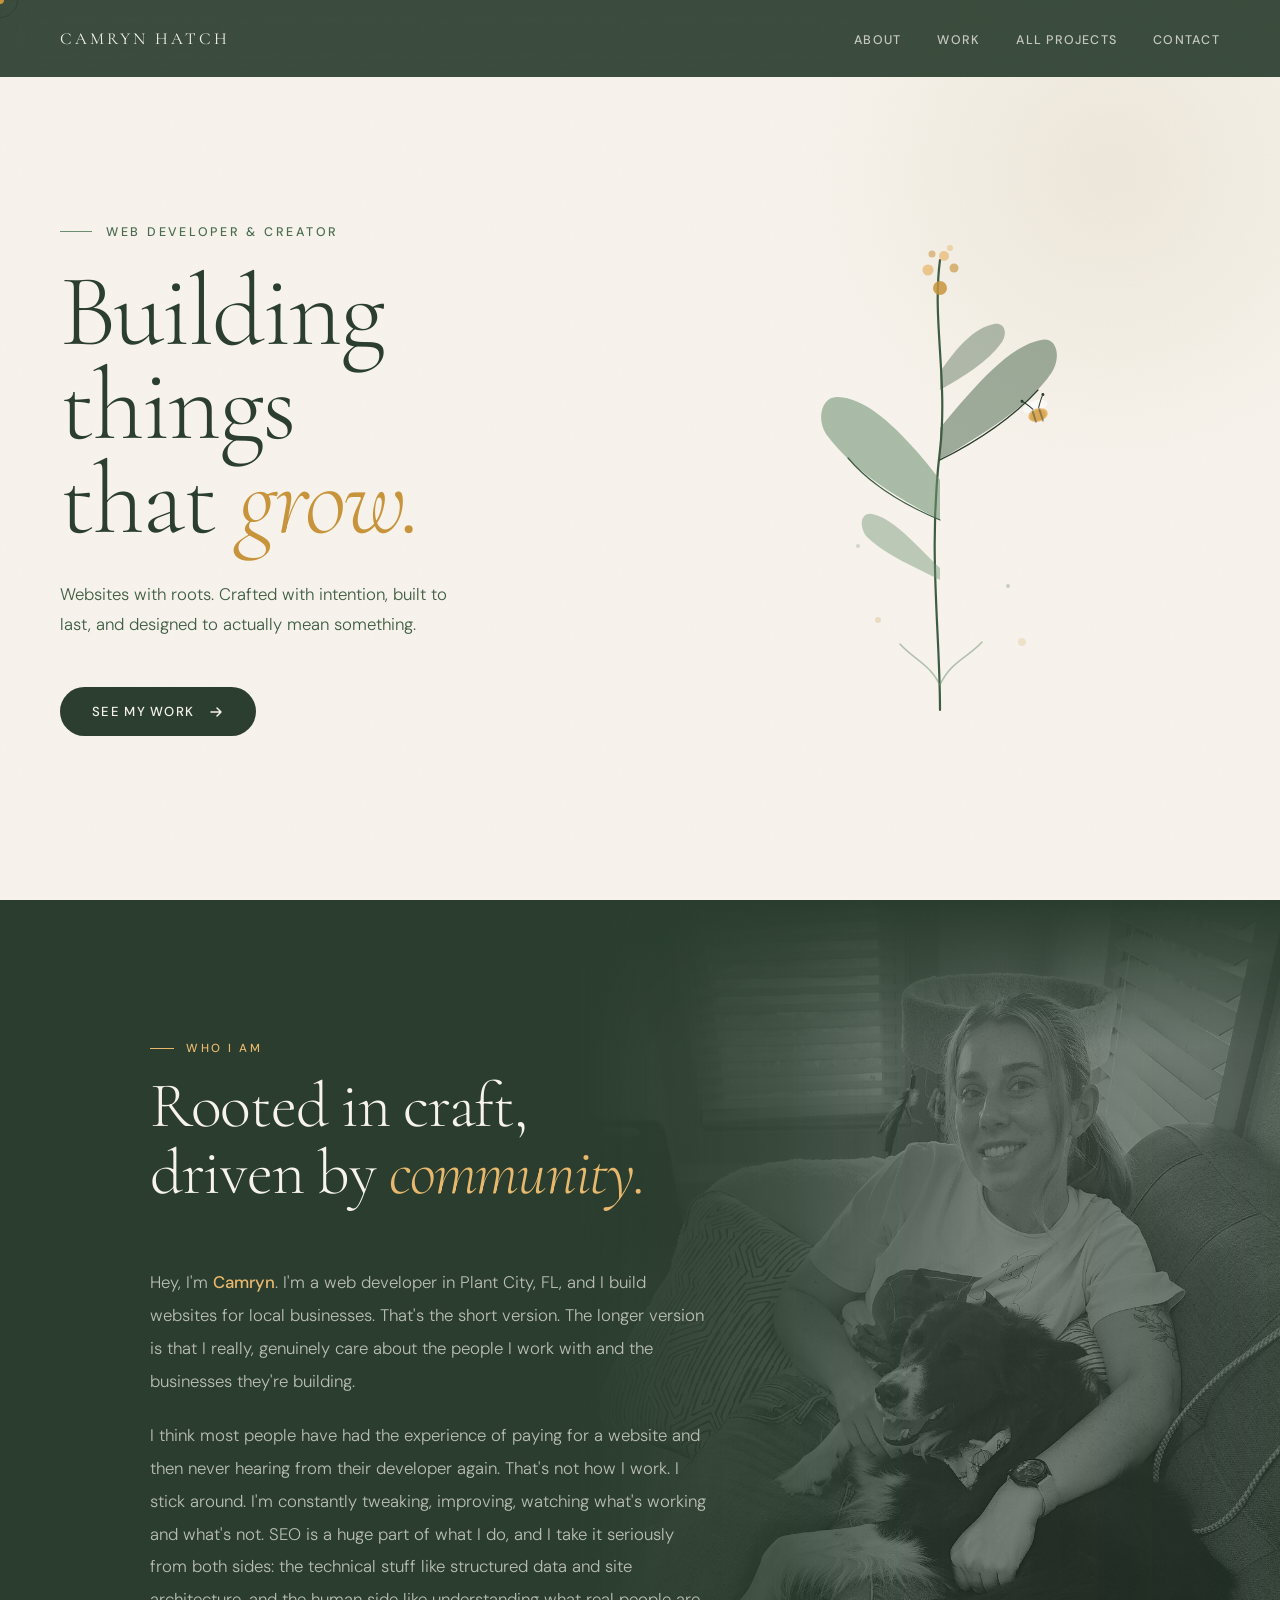
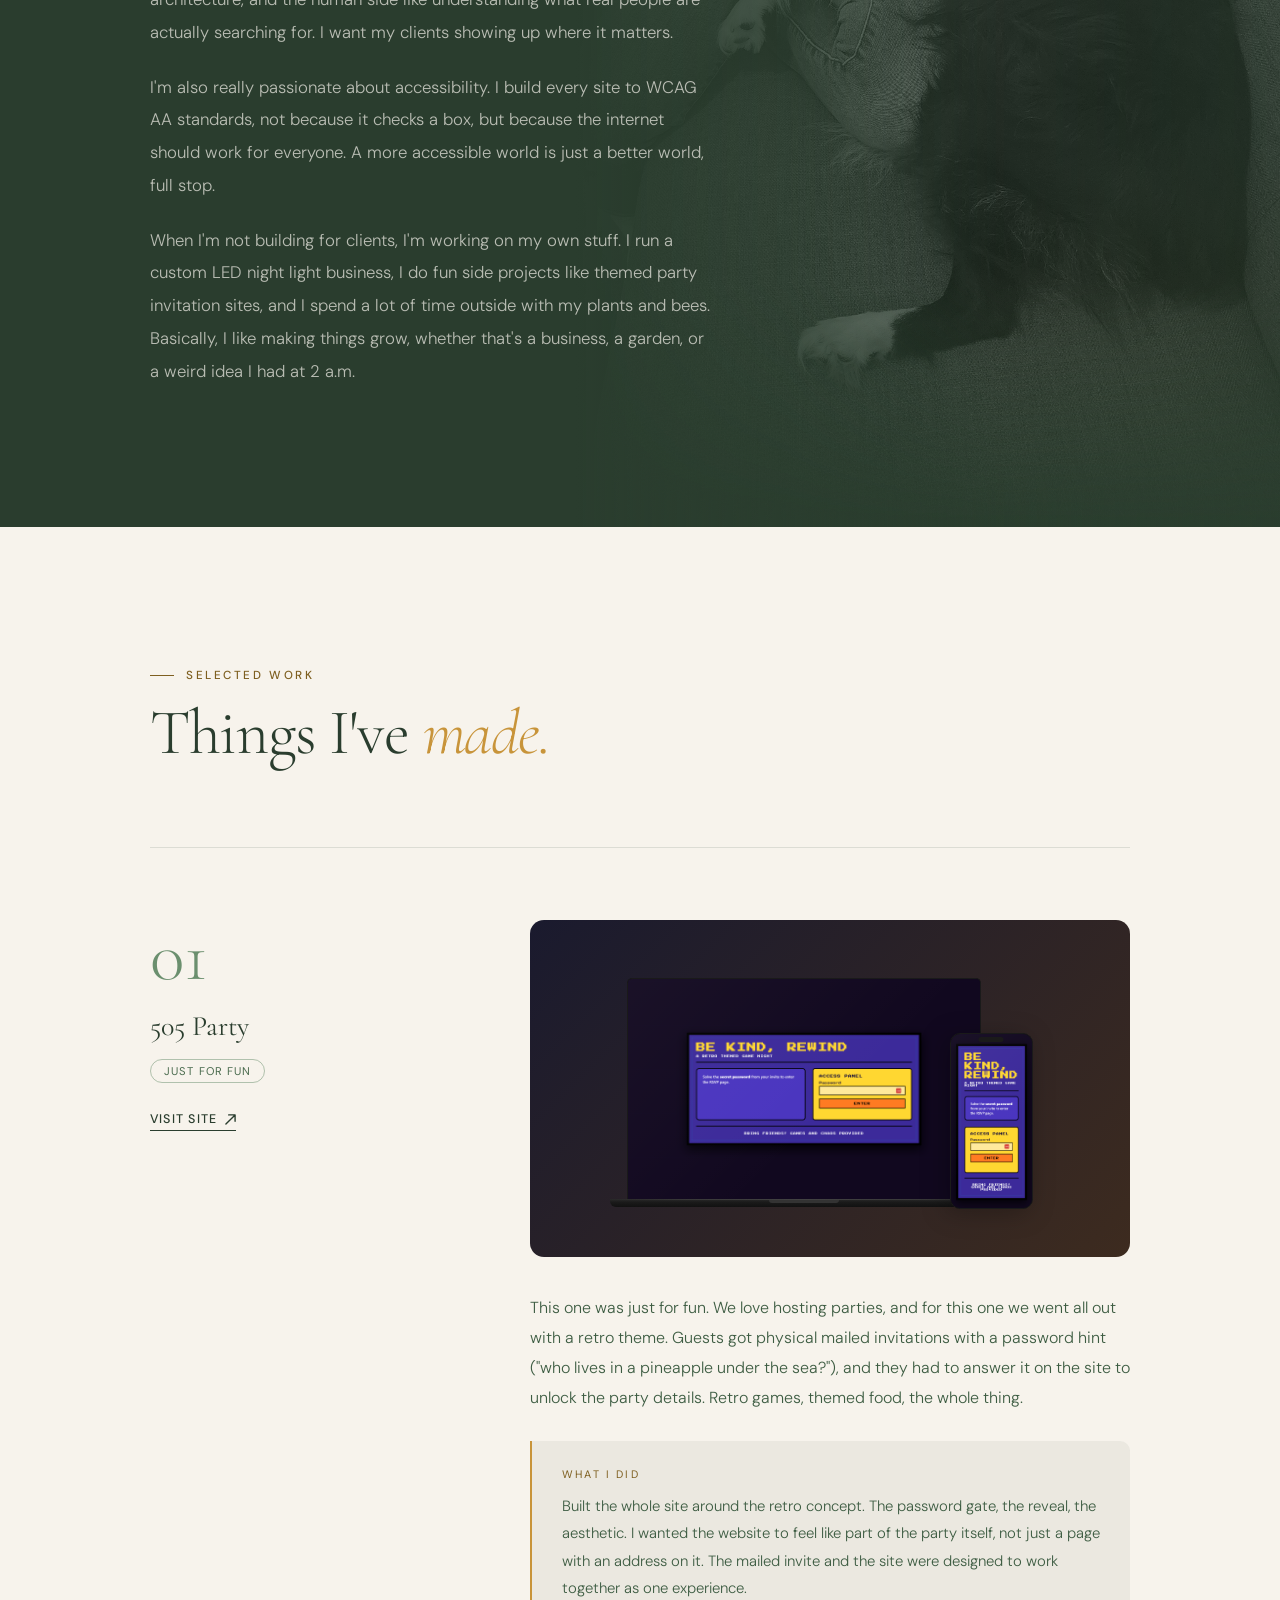
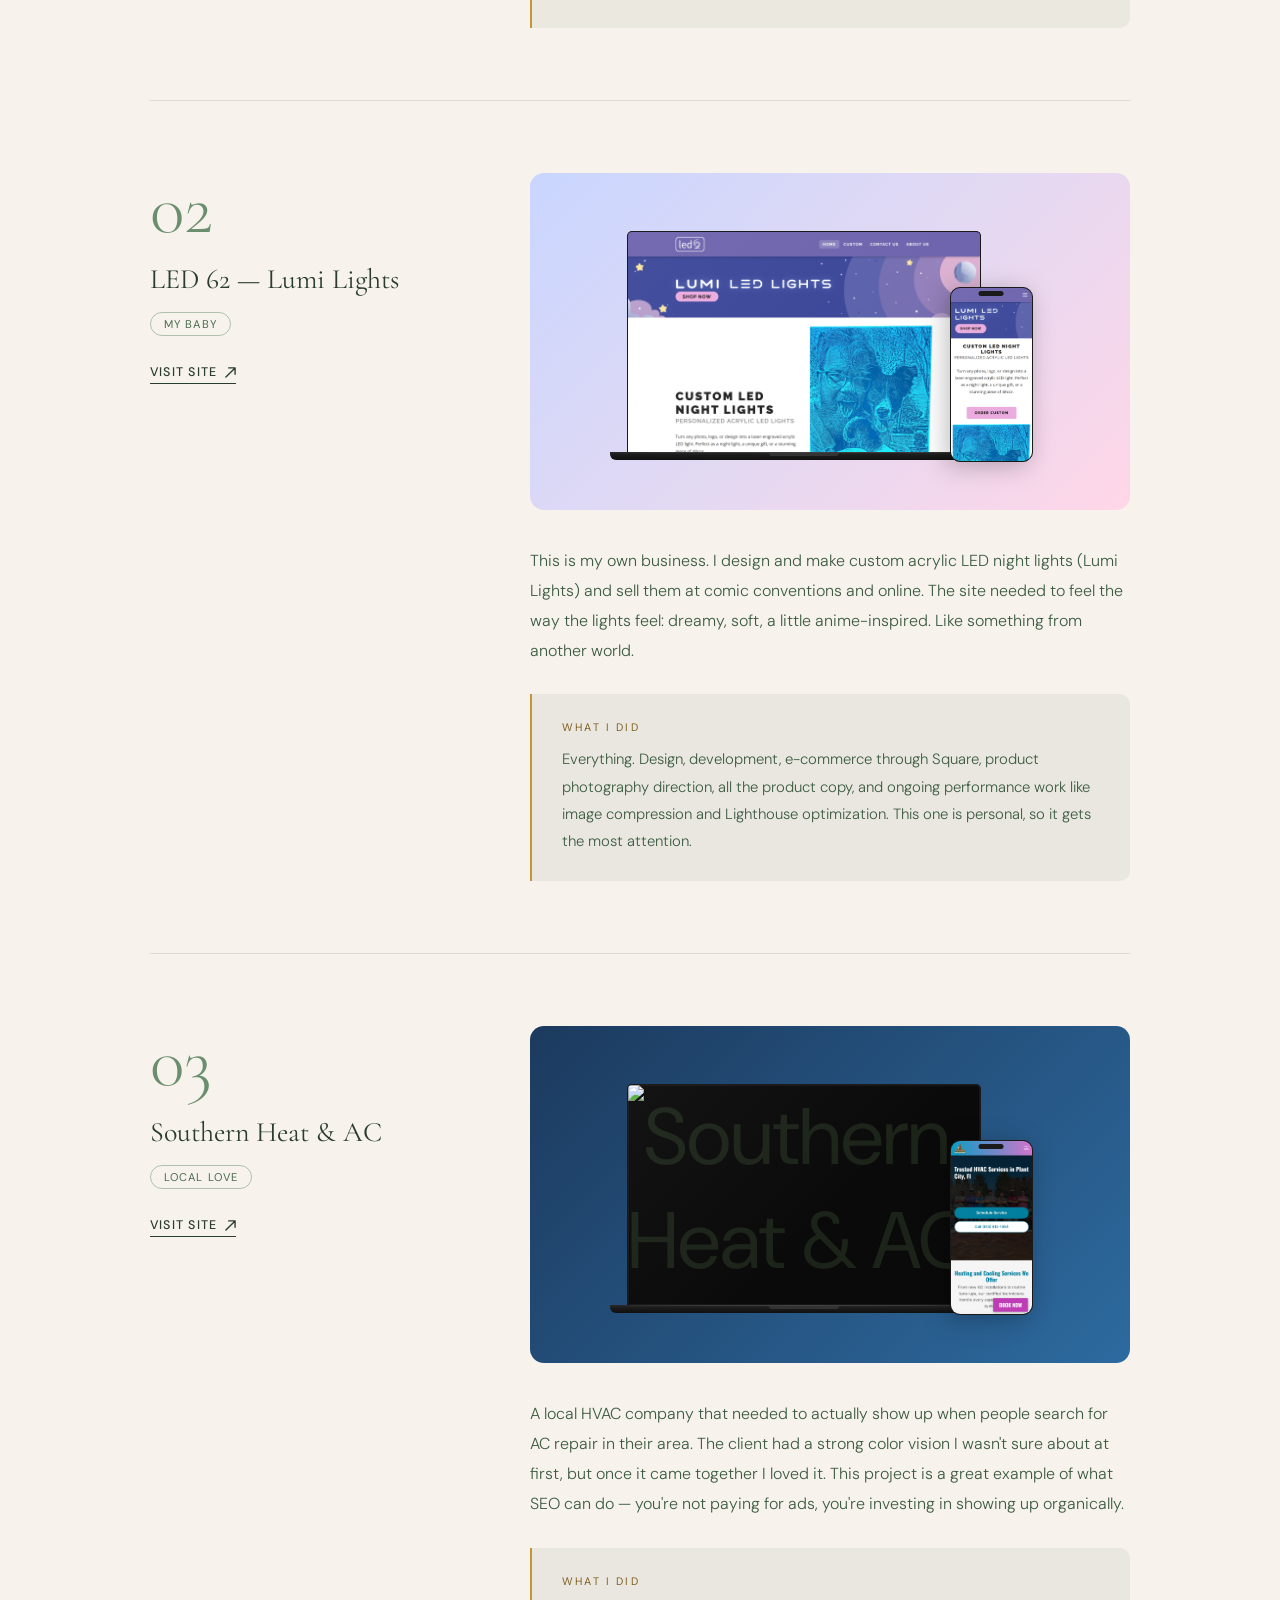
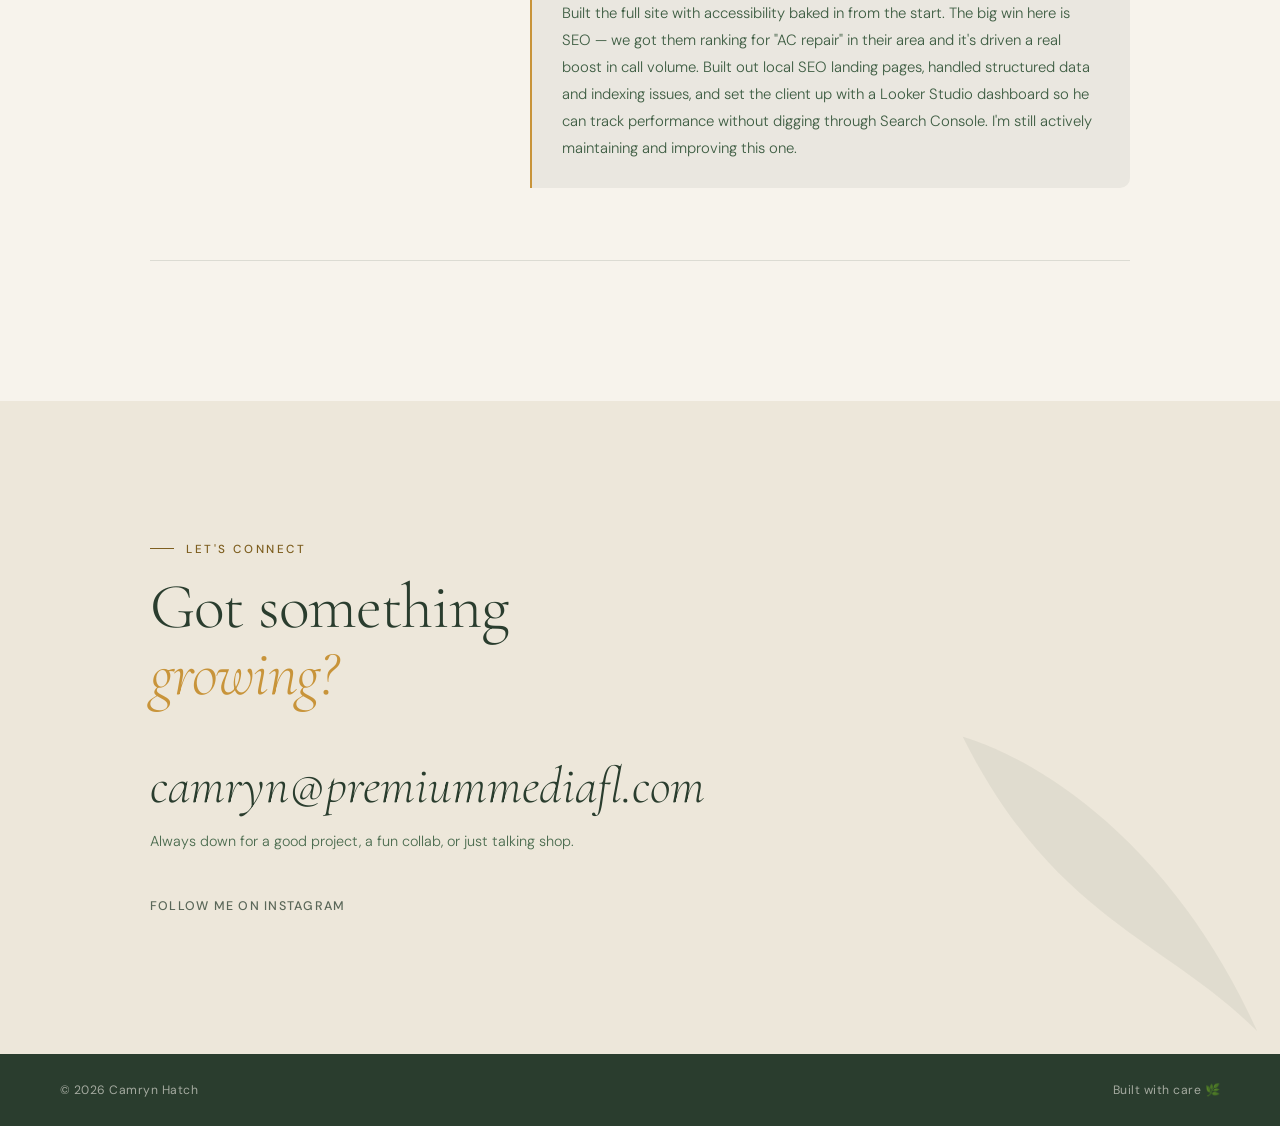
==== index.html @ 8586c79a "initial commit" ====
<!DOCTYPE html>
<html lang="en">
<head>
<meta charset="UTF-8">
<meta name="viewport" content="width=device-width, initial-scale=1.0">
<title>Camryn Hatch — Web Developer</title>
<link href="https://fonts.googleapis.com/css2?family=Cormorant+Garamond:ital,wght@0,300;0,400;0,600;1,300;1,400&family=DM+Sans:ital,wght@0,300;0,400;0,500;1,300&display=swap" rel="stylesheet">
<link rel="stylesheet" href="style.css">
</head>
<body>

<div class="cursor-dot" id="cursorDot"></div>
<div class="cursor-ring" id="cursorRing"></div>

<a href="#hero" class="skip-nav">Skip to content</a>

<!-- NAV -->
<nav id="mainNav">
  <a href="#" class="nav-logo">Camryn Hatch</a>
  <button class="nav-toggle" id="navToggle" aria-label="Toggle menu" aria-expanded="false">
    <svg class="nav-toggle-icon" viewBox="0 0 32 32" fill="none" xmlns="http://www.w3.org/2000/svg">
      <!-- Stem -->
      <line class="toggle-stem" x1="16" y1="6" x2="16" y2="26" stroke="currentColor" stroke-width="2" stroke-linecap="round"/>
      <!-- Left leaf -->
      <path class="toggle-leaf toggle-leaf--left" d="M16 13 C12 9 6 9 6 13 C6 17 12 17 16 13Z" fill="currentColor" opacity="0.7"/>
      <!-- Right leaf -->
      <path class="toggle-leaf toggle-leaf--right" d="M16 21 C20 17 26 17 26 21 C26 25 20 25 16 21Z" fill="currentColor" opacity="0.7"/>
    </svg>
  </button>
  <ul class="nav-links" id="navLinks">
    <li><a href="#about">About</a></li>
    <li><a href="#projects">Work</a></li>
    <li><a href="work.html">All projects</a></li>
    <li><a href="#contact">Contact</a></li>
  </ul>
</nav>

<!-- HERO -->
<section id="hero">
  <div class="hero-bg-circle"></div>
  <div class="hero-left">
    <p class="hero-greeting">Web Developer &amp; Creator</p>
    <h1 class="hero-name">Building things<br>that <em>grow.</em></h1>
    <p class="hero-tagline">
      Websites with roots. Crafted with intention, built to last, and designed to actually mean something.
    </p>
    <a href="#projects" class="hero-cta">
      See my work
      <svg width="16" height="16" viewBox="0 0 16 16" fill="none">
        <path d="M3 8h10M9 4l4 4-4 4" stroke="currentColor" stroke-width="1.5" stroke-linecap="round" stroke-linejoin="round"/>
      </svg>
    </a>
  </div>

  <div class="hero-right">
    <svg class="botanical-art" viewBox="0 0 420 500" fill="none" xmlns="http://www.w3.org/2000/svg">
      <path d="M210 480 C210 400 198 320 210 220 C218 150 202 90 210 30" stroke="#3D5C42" stroke-width="2.2" stroke-linecap="round"/>
      <path d="M210 290 C168 268 126 244 96 204 C86 188 92 166 108 167 C140 168 176 206 210 250" fill="#6B8F6E" opacity="0.55"/>
      <path d="M210 290 C172 274 140 254 118 228" stroke="#3D5C42" stroke-width="1.2" stroke-linecap="round"/>
      <path d="M210 230 C252 204 298 178 322 142 C332 126 326 106 311 110 C280 116 248 152 210 198" fill="#3D5C42" opacity="0.48"/>
      <path d="M210 230 C250 210 284 186 308 160" stroke="#2A3D2E" stroke-width="1.2" stroke-linecap="round"/>
      <path d="M210 350 C184 336 156 326 136 306 C128 294 132 282 142 284 C164 288 186 316 210 338" fill="#6B8F6E" opacity="0.42"/>
      <path d="M210 160 C234 146 258 132 272 112 C278 102 274 92 264 94 C244 98 226 118 210 142" fill="#3D5C42" opacity="0.38"/>
      <circle cx="210" cy="58" r="7" fill="#C8943A" opacity="0.85"/>
      <circle cx="198" cy="40" r="5.5" fill="#E8B86D" opacity="0.75"/>
      <circle cx="224" cy="38" r="4.5" fill="#C8943A" opacity="0.65"/>
      <circle cx="214" cy="26" r="5" fill="#E8B86D" opacity="0.7"/>
      <circle cx="202" cy="24" r="3.5" fill="#C8943A" opacity="0.55"/>
      <circle cx="220" cy="18" r="3" fill="#E8B86D" opacity="0.5"/>
      <g transform="translate(308,185) rotate(-18)">
        <ellipse cx="0" cy="0" rx="10" ry="6.5" fill="#E8B86D"/>
        <path d="M-6 -3 Q0 -7 6 -3 Q10 0 6 4 Q0 7 -6 4 Q-10 1 -6 -3Z" fill="#C8943A" opacity="0.45"/>
        <line x1="-4" y1="-6" x2="-4" y2="6" stroke="#2A3D2E" stroke-width="1.8" stroke-linecap="round" opacity="0.45"/>
        <line x1="3" y1="-6" x2="3" y2="7" stroke="#2A3D2E" stroke-width="1.8" stroke-linecap="round" opacity="0.45"/>
        <ellipse cx="-5" cy="-10" rx="8" ry="4.5" fill="white" opacity="0.55" transform="rotate(-18 -5 -10)"/>
        <ellipse cx="5" cy="-10" rx="8" ry="4.5" fill="white" opacity="0.55" transform="rotate(18 5 -10)"/>
        <path d="M-3 -7 Q-8 -15 -11 -18" stroke="#2A3D2E" stroke-width="1" stroke-linecap="round"/>
        <path d="M3 -7 Q8 -15 11 -18" stroke="#2A3D2E" stroke-width="1" stroke-linecap="round"/>
        <circle cx="-11" cy="-18" r="1.5" fill="#2A3D2E"/>
        <circle cx="11" cy="-18" r="1.5" fill="#2A3D2E"/>
      </g>
      <path d="M210 455 C200 434 182 428 170 414" stroke="#6B8F6E" stroke-width="1.5" stroke-linecap="round" opacity="0.5"/>
      <path d="M210 455 C220 432 240 426 252 412" stroke="#6B8F6E" stroke-width="1.5" stroke-linecap="round" opacity="0.5"/>
      <circle cx="148" cy="390" r="3" fill="#C8943A" opacity="0.25"/>
      <circle cx="278" cy="356" r="2" fill="#6B8F6E" opacity="0.35"/>
      <circle cx="292" cy="412" r="4" fill="#C8943A" opacity="0.18"/>
      <circle cx="128" cy="316" r="2" fill="#6B8F6E" opacity="0.28"/>
    </svg>
  </div>
</section>

<!-- ABOUT -->
<section id="about">
  <div class="section-wrap">
    <div class="reveal">
      <p class="eyebrow">Who I am</p>
      <h2 class="section-heading">Rooted in craft,<br>driven by <em>community.</em></h2>
    </div>
    <div class="about-grid">
      <div class="about-body reveal reveal-d1">
        <p>
          Hey, I'm <strong>Camryn</strong>. I'm a web developer in Plant City, FL, and I build websites for local businesses. That's the short version. The longer version is that I really, genuinely care about the people I work with and the businesses they're building.
        </p>
        <p>
          I think most people have had the experience of paying for a website and then never hearing from their developer again. That's not how I work. I stick around. I'm constantly tweaking, improving, watching what's working and what's not. SEO is a huge part of what I do, and I take it seriously from both sides: the technical stuff like structured data and site architecture, and the human side like understanding what real people are actually searching for. I want my clients showing up where it matters.
        </p>
        <p>
          I'm also really passionate about accessibility. I build every site to WCAG AA standards, not because it checks a box, but because the internet should work for everyone. A more accessible world is just a better world, full stop.
        </p>
        <p>
          When I'm not building for clients, I'm working on my own stuff. I run a custom LED night light business, I do fun side projects like themed party invitation sites, and I spend a lot of time outside with my plants and bees. Basically, I like making things grow, whether that's a business, a garden, or a weird idea I had at 2 a.m.
        </p>
      </div>
    </div>
  </div>
  <div class="about-portrait-bg">
    <img src="assets/camryn.jpg" alt="" aria-hidden="true" loading="lazy">
  </div>
</section>

<!-- PROJECTS -->
<section id="projects">
  <div class="section-wrap">
    <div class="projects-header reveal">
      <p class="eyebrow">Selected work</p>
      <h2 class="section-heading">Things I've <em>made.</em></h2>
    </div>

    <!-- PROJECT 1: 505 Party -->
    <div class="project-entry reveal">
      <div class="project-meta">
        <div class="project-number">01</div>
        <div class="project-name">505 Party</div>
        <div class="project-tags">
          <span class="project-tag">Just for fun</span>
        </div>
        <a href="https://505party.com/" target="_blank" class="project-link-btn">
          Visit site
          <svg width="11" height="11" viewBox="0 0 12 12" fill="none"><path d="M1 11L11 1M11 1H4M11 1V8" stroke="currentColor" stroke-width="1.5" stroke-linecap="round" stroke-linejoin="round"/></svg>
        </a>
      </div>
      <div class="project-content">
        <a href="https://505party.com/" target="_blank" aria-label="Visit 505 Party website" class="project-visual" style="background: linear-gradient(135deg, #1a1a2e 0%, #3d2b1f 100%);">
          <div class="project-visual-inner">
            <div class="device-mockup-group device-mockup-group--wide">
              <div class="device-laptop">
                <div class="laptop-screen">
                  <img src="assets/screenshots/505-pc.png" alt="505 Party desktop view" loading="lazy">
                </div>
                <div class="laptop-base"></div>
              </div>
              <div class="device-phone">
                <div class="phone-notch"></div>
                <div class="phone-screen">
                  <img src="assets/screenshots/505-phone.png" alt="505 Party mobile view" loading="lazy">
                </div>
              </div>
            </div>
          </div>
        </a>
        <p class="project-description">
          This one was just for fun. We love hosting parties, and for this one we went all out with a retro theme. Guests got physical mailed invitations with a password hint ("who lives in a pineapple under the sea?"), and they had to answer it on the site to unlock the party details. Retro games, themed food, the whole thing.
        </p>
        <div class="project-breakdown">
          <div class="breakdown-title">What I did</div>
          <div class="breakdown-text">
            Built the whole site around the retro concept. The password gate, the reveal, the aesthetic. I wanted the website to feel like part of the party itself, not just a page with an address on it. The mailed invite and the site were designed to work together as one experience.
          </div>
        </div>
      </div>
    </div>

    <!-- PROJECT 2: LED 62 -->
    <div class="project-entry reveal">
      <div class="project-meta">
        <div class="project-number">02</div>
        <div class="project-name">LED 62 — Lumi Lights</div>
        <div class="project-tags">
          <span class="project-tag">My baby</span>
        </div>
        <a href="https://led62.com/" target="_blank" class="project-link-btn">
          Visit site
          <svg width="11" height="11" viewBox="0 0 12 12" fill="none"><path d="M1 11L11 1M11 1H4M11 1V8" stroke="currentColor" stroke-width="1.5" stroke-linecap="round" stroke-linejoin="round"/></svg>
        </a>
      </div>
      <div class="project-content">
        <a href="https://led62.com/" target="_blank" aria-label="Visit LED 62 website" class="project-visual" style="background: linear-gradient(135deg, #c9d6ff 0%, #e2d9f3 50%, #ffd6e7 100%);">
          <div class="project-visual-inner">
            <div class="device-mockup-group device-mockup-group--wide">
              <div class="device-laptop">
                <div class="laptop-screen">
                  <img src="assets/screenshots/led62-pc.png" alt="LED 62 desktop view" loading="lazy">
                </div>
                <div class="laptop-base"></div>
              </div>
              <div class="device-phone">
                <div class="phone-notch"></div>
                <div class="phone-screen">
                  <img src="assets/screenshots/led62-phone.png" alt="LED 62 mobile view" loading="lazy">
                </div>
              </div>
            </div>
          </div>
        </a>
        <p class="project-description">
          This is my own business. I design and make custom acrylic LED night lights (Lumi Lights) and sell them at comic conventions and online. The site needed to feel the way the lights feel: dreamy, soft, a little anime-inspired. Like something from another world.
        </p>
        <div class="project-breakdown">
          <div class="breakdown-title">What I did</div>
          <div class="breakdown-text">
            Everything. Design, development, e-commerce through Square, product photography direction, all the product copy, and ongoing performance work like image compression and Lighthouse optimization. This one is personal, so it gets the most attention.
          </div>
        </div>
      </div>
    </div>

    <!-- PROJECT 3: Southern Heat & AC -->
    <div class="project-entry reveal">
      <div class="project-meta">
        <div class="project-number">03</div>
        <div class="project-name">Southern Heat &amp; AC</div>
        <div class="project-tags">
          <span class="project-tag">Local love</span>
        </div>
        <a href="https://southernheatandac.com/" target="_blank" class="project-link-btn">
          Visit site
          <svg width="11" height="11" viewBox="0 0 12 12" fill="none"><path d="M1 11L11 1M11 1H4M11 1V8" stroke="currentColor" stroke-width="1.5" stroke-linecap="round" stroke-linejoin="round"/></svg>
        </a>
      </div>
      <div class="project-content">
        <a href="https://southernheatandac.com/" target="_blank" aria-label="Visit Southern Heat and AC website" class="project-visual" style="background: linear-gradient(135deg, #1c3a5e 0%, #2d6a9f 100%);">
          <div class="project-visual-inner">
            <div class="device-mockup-group device-mockup-group--wide">
              <div class="device-laptop">
                <div class="laptop-screen">
                  <img src="assets/screenshots/southern-pc.png" alt="Southern Heat & AC desktop view" loading="lazy">
                </div>
                <div class="laptop-base"></div>
              </div>
              <div class="device-phone">
                <div class="phone-notch"></div>
                <div class="phone-screen">
                  <img src="assets/screenshots/southern-phone.png" alt="Southern Heat & AC mobile view" loading="lazy">
                </div>
              </div>
            </div>
          </div>
        </a>
        <p class="project-description">
          A local HVAC company that needed to actually show up when people search for AC repair in their area. The client had a strong color vision I wasn't sure about at first, but once it came together I loved it. This project is a great example of what SEO can do — you're not paying for ads, you're investing in showing up organically.
        </p>
        <div class="project-breakdown">
          <div class="breakdown-title">What I did</div>
          <div class="breakdown-text">
            Built the full site with accessibility baked in from the start. The big win here is SEO — we got them ranking for "AC repair" in their area and it's driven a real boost in call volume. Built out local SEO landing pages, handled structured data and indexing issues, and set the client up with a Looker Studio dashboard so he can track performance without digging through Search Console. I'm still actively maintaining and improving this one.
          </div>
        </div>
      </div>
    </div>

  </div>
</section>

<!-- CONTACT -->
<section id="contact">
  <div class="section-wrap">
    <div class="contact-inner reveal">
      <p class="eyebrow">Let's connect</p>
      <h2 class="section-heading">Got something<br><em>growing?</em></h2>
      <a href="mailto:camryn@premiummediafl.com" class="contact-email">camryn@premiummediafl.com</a>
      <p class="contact-sub">Always down for a good project, a fun collab, or just talking shop.</p>
      <div class="social-row">
        <a href="#" class="social-link">Follow me on Instagram</a>
      </div>
    </div>
  </div>
  <svg class="deco-leaf" width="340" height="340" viewBox="0 0 300 300" fill="none">
    <path d="M280 280 C200 200 100 180 20 20 C20 20 180 60 280 280Z" fill="#2A3D2E"/>
  </svg>
</section>

<!-- FOOTER -->
<footer>
  <span>&#169; <span id="yr"></span> Camryn Hatch</span>
  <span>Built with care &#127807;</span>
</footer>

<script>
document.getElementById('yr').textContent = new Date().getFullYear();

// Cursor
const dot = document.getElementById('cursorDot');
const ring = document.getElementById('cursorRing');
let mx = 0, my = 0, rx = 0, ry = 0;

document.addEventListener('mousemove', e => {
  mx = e.clientX; my = e.clientY;
  dot.style.left = mx + 'px';
  dot.style.top = my + 'px';
});

(function animateRing() {
  rx += (mx - rx) * 0.1;
  ry += (my - ry) * 0.1;
  ring.style.left = rx + 'px';
  ring.style.top = ry + 'px';
  requestAnimationFrame(animateRing);
})();

document.querySelectorAll('a, .project-entry').forEach(el => {
  el.addEventListener('mouseenter', () => document.body.classList.add('hovering'));
  el.addEventListener('mouseleave', () => document.body.classList.remove('hovering'));
});

// Scroll reveal
const observer = new IntersectionObserver(entries => {
  entries.forEach(e => { if (e.isIntersecting) e.target.classList.add('visible'); });
}, { threshold: 0.1 });
document.querySelectorAll('.reveal').forEach(el => observer.observe(el));

// Nav: go light on dark backgrounds
const nav = document.getElementById('mainNav');
const darkSections = document.querySelectorAll('#about');

const navObserver = new IntersectionObserver(entries => {
  entries.forEach(entry => {
    if (entry.isIntersecting) {
      nav.classList.add('nav-light');
    } else {
      const anyDark = Array.from(darkSections).some(s => s.classList.contains('in-view'));
      if (!anyDark) nav.classList.remove('nav-light');
    }
    entry.target.classList.toggle('in-view', entry.isIntersecting);
  });
}, { threshold: 0.1 });

darkSections.forEach(s => navObserver.observe(s));

// Mobile nav toggle
const navToggle = document.getElementById('navToggle');
const navLinks = document.getElementById('navLinks');

navToggle.addEventListener('click', () => {
  const isOpen = navLinks.classList.toggle('nav-open');
  navToggle.classList.toggle('is-open');
  navToggle.setAttribute('aria-expanded', isOpen);
  document.body.classList.toggle('nav-locked', isOpen);
});

navLinks.querySelectorAll('a').forEach(link => {
  link.addEventListener('click', () => {
    navLinks.classList.remove('nav-open');
    navToggle.classList.remove('is-open');
    navToggle.setAttribute('aria-expanded', false);
    document.body.classList.remove('nav-locked');
  });
});
</script>
</body>
</html>
---- style.css ----
:root {
  --cream: #F7F3EC;
  --cream-dark: #EDE7DA;
  --forest: #2A3D2E;
  --forest-mid: #3D5C42;
  --moss: #6B8F6E;
  --moss-text: #4A6B4E;
  --honey: #C8943A;
  --honey-text: #7E5F20;
  --honey-light: #E8B86D;
  --petal: #D4A5A5;
  --ink: #1C2419;
  --mist: rgba(42,61,46,0.06);
}

*, *::before, *::after { margin:0; padding:0; box-sizing:border-box; }
html { scroll-behavior: smooth; }

body {
  font-family: 'DM Sans', sans-serif;
  background: var(--cream);
  color: var(--ink);
  overflow-x: hidden;
}

body.nav-locked { overflow: hidden; }

/* SKIP NAV */
.skip-nav {
  position: absolute;
  top: -100%;
  left: 16px;
  background: var(--forest);
  color: var(--cream);
  padding: 12px 24px;
  border-radius: 0 0 8px 8px;
  font-size: 0.85rem;
  font-weight: 500;
  text-decoration: none;
  z-index: 9999;
  transition: top 0.2s;
}
.skip-nav:focus {
  top: 0;
}

body::before {
  content: '';
  position: fixed;
  inset: 0;
  z-index: 1000;
  pointer-events: none;
  opacity: 0.022;
  background-image: url("data:image/svg+xml,%3Csvg viewBox='0 0 256 256' xmlns='http://www.w3.org/2000/svg'%3E%3Cfilter id='noise'%3E%3CfeTurbulence type='fractalNoise' baseFrequency='0.9' numOctaves='4' stitchTiles='stitch'/%3E%3C/filter%3E%3Crect width='100%25' height='100%25' filter='url(%23noise)'/%3E%3C/svg%3E");
  background-size: 200px;
}

/* CURSOR */
.cursor-dot {
  width: 8px; height: 8px;
  background: var(--honey);
  border-radius: 50%;
  position: fixed;
  pointer-events: none;
  z-index: 9999;
  transform: translate(-50%,-50%);
}
.cursor-ring {
  width: 36px; height: 36px;
  border: 1.5px solid var(--forest);
  border-radius: 50%;
  position: fixed;
  pointer-events: none;
  z-index: 9998;
  transform: translate(-50%,-50%);
  transition: width 0.3s, height 0.3s, border-color 0.3s, opacity 0.3s;
  opacity: 0.5;
}
body.hovering .cursor-ring {
  width: 56px; height: 56px;
  border-color: var(--honey);
  opacity: 0.85;
}

/* NAV */
nav {
  position: fixed;
  top: 0; width: 100%;
  z-index: 500;
  padding: 28px 60px;
  display: flex;
  justify-content: space-between;
  align-items: center;
}
.nav-logo {
  font-family: 'Cormorant Garamond', serif;
  font-size: 1.05rem;
  font-weight: 400;
  letter-spacing: 0.18em;
  text-transform: uppercase;
  color: var(--forest);
  text-decoration: none;
}
.nav-links { list-style: none; display: flex; gap: 36px; }
.nav-links a {
  font-size: 0.78rem;
  font-weight: 500;
  letter-spacing: 0.1em;
  text-transform: uppercase;
  color: var(--forest);
  text-decoration: none;
  opacity: 0.75;
  transition: opacity 0.2s;
}
.nav-links a:hover { opacity: 1; }

/* NAV TOGGLE (botanical leaf hamburger) */
.nav-toggle {
  display: none;
  background: none;
  border: none;
  cursor: pointer;
  padding: 4px;
  z-index: 600;
  color: var(--forest);
  transition: color 0.3s;
}
.nav-toggle-icon {
  width: 32px;
  height: 32px;
}

.toggle-stem,
.toggle-leaf {
  transition: all 0.4s cubic-bezier(.23,1,.32,1);
  transform-origin: center;
}

/* Open state: leaves rotate into an X, stem fades */
.nav-toggle.is-open .toggle-stem {
  opacity: 0;
}
.nav-toggle.is-open .toggle-leaf--left {
  d: path("M8 8 L24 24");
  opacity: 1;
}
.nav-toggle.is-open .toggle-leaf--right {
  d: path("M24 8 L8 24");
  opacity: 1;
}

/* Fallback X for browsers that don't animate d */
.nav-toggle.is-open .toggle-leaf--left {
  transform: translate(-3px, -4px) rotate(45deg) scaleX(2.2) scaleY(0.3);
}
.nav-toggle.is-open .toggle-leaf--right {
  transform: translate(3px, 4px) rotate(-45deg) scaleX(2.2) scaleY(0.3);
}

/* Nav light mode adjustments for toggle */
nav.nav-light .nav-toggle { color: var(--cream); }

/* HERO */
#hero {
  min-height: 100vh;
  padding: 140px 60px 80px;
  display: grid;
  grid-template-columns: 1fr 1fr;
  align-items: center;
  gap: 40px;
  position: relative;
  overflow: hidden;
}
.hero-bg-circle {
  position: absolute;
  right: -140px; top: -140px;
  width: 620px; height: 620px;
  border-radius: 50%;
  background: radial-gradient(circle, var(--cream-dark) 0%, transparent 70%);
  z-index: 0;
}
.hero-left { position: relative; z-index: 1; }

.hero-greeting {
  font-size: 0.78rem;
  font-weight: 500;
  letter-spacing: 0.22em;
  text-transform: uppercase;
  color: var(--moss-text);
  margin-bottom: 24px;
  display: flex;
  align-items: center;
  gap: 14px;
  opacity: 0;
  animation: fadeUp 0.8s 0.2s ease forwards;
}
.hero-greeting::before {
  content: '';
  display: block;
  width: 32px; height: 1px;
  background: var(--moss);
}

.hero-name {
  font-family: 'Cormorant Garamond', serif;
  font-size: clamp(4rem, 8vw, 7.5rem);
  font-weight: 300;
  line-height: 0.92;
  letter-spacing: -0.02em;
  color: var(--forest);
  margin-bottom: 32px;
  opacity: 0;
  animation: fadeUp 0.9s 0.35s ease forwards;
}
.hero-name em { font-style: italic; color: var(--honey); }

.hero-tagline {
  font-size: 1.05rem;
  font-weight: 300;
  line-height: 1.8;
  color: var(--forest-mid);
  max-width: 400px;
  margin-bottom: 48px;
  opacity: 0;
  animation: fadeUp 0.9s 0.5s ease forwards;
}

.hero-cta {
  display: inline-flex;
  align-items: center;
  gap: 14px;
  font-size: 0.82rem;
  font-weight: 500;
  letter-spacing: 0.1em;
  text-transform: uppercase;
  color: var(--cream);
  background: var(--forest);
  padding: 16px 32px;
  text-decoration: none;
  border-radius: 100px;
  transition: background 0.3s, transform 0.3s, box-shadow 0.3s;
  opacity: 0;
  animation: fadeUp 0.9s 0.65s ease forwards;
}
.hero-cta:hover {
  background: var(--honey);
  transform: translateY(-2px);
  box-shadow: 0 12px 40px rgba(200,148,58,0.3);
}
.hero-cta svg { transition: transform 0.3s; }
.hero-cta:hover svg { transform: translateX(5px); }

.hero-right {
  position: relative; z-index: 1;
  display: flex;
  align-items: center;
  justify-content: center;
  opacity: 0;
  animation: fadeIn 1.2s 0.6s ease forwards;
}
.botanical-art { width: 100%; max-width: 420px; }

/* Nav light mode (over dark sections) */
nav.nav-light {
  background: rgba(42,61,46,0.92);
  backdrop-filter: blur(12px);
}
nav.nav-light .nav-logo { color: var(--cream); }
nav.nav-light .nav-links a { color: var(--cream); }
nav.nav-light .nav-links a:hover { opacity: 1; color: var(--honey-light); }

/* SHARED */
.section-wrap { max-width: 1100px; margin: 0 auto; padding: 0 60px; }

.eyebrow {
  font-size: 0.73rem;
  font-weight: 500;
  letter-spacing: 0.22em;
  text-transform: uppercase;
  color: var(--honey-text);
  margin-bottom: 16px;
  display: flex;
  align-items: center;
  gap: 12px;
}
.eyebrow::before {
  content: '';
  display: block;
  width: 24px; height: 1px;
  background: var(--honey-text);
}

.section-heading {
  font-family: 'Cormorant Garamond', serif;
  font-size: clamp(2.8rem, 5vw, 4.5rem);
  font-weight: 300;
  line-height: 1.05;
  letter-spacing: -0.02em;
  color: var(--forest);
}
.section-heading em { font-style: italic; color: var(--honey); }

/* ABOUT */
#about {
  padding: 140px 0;
  background: var(--forest);
  position: relative;
  overflow: hidden;
}
#about::before {
  content: '';
  position: absolute;
  bottom: -200px; right: -200px;
  width: 600px; height: 600px;
  border-radius: 50%;
  background: radial-gradient(circle, rgba(200,148,58,0.1) 0%, transparent 70%);
  pointer-events: none;
}
#about .section-wrap {
  position: relative;
  z-index: 2;
}
#about .eyebrow { color: var(--honey-light); }
#about .eyebrow::before { background: var(--honey-light); }
#about .section-heading { color: var(--cream); }
#about .section-heading em { color: var(--honey-light); }

.about-grid {
  display: block;
  max-width: 560px;
  margin-top: 60px;
  position: relative;
  z-index: 2;
}
.about-body {
  font-size: 1.05rem;
  font-weight: 300;
  line-height: 1.95;
  color: rgba(247,243,236,0.7);
}
.about-body p + p { margin-top: 22px; }
.about-body strong { color: var(--honey-light); font-weight: 500; }

.about-facts { display: flex; flex-direction: column; gap: 0; }
.fact-item {
  border-top: 1px solid rgba(247,243,236,0.1);
  padding: 22px 0;
}
.fact-item:last-child { border-bottom: 1px solid rgba(247,243,236,0.1); }
.fact-label {
  font-size: 0.68rem;
  letter-spacing: 0.2em;
  text-transform: uppercase;
  color: var(--moss-text);
  margin-bottom: 6px;
}
.fact-value {
  font-family: 'Cormorant Garamond', serif;
  font-size: 1.25rem;
  font-weight: 300;
  color: var(--cream);
}

/* ABOUT PORTRAIT — full bleed background */
.about-portrait-bg {
  position: absolute;
  top: 0;
  right: 0;
  width: 55%;
  height: 100%;
  z-index: 1;
  overflow: hidden;
  pointer-events: none;
}
.about-portrait-bg img {
  width: 100%;
  height: 100%;
  object-fit: cover;
  object-position: center top;
  filter: grayscale(100%) contrast(1.1);
  opacity: 0.55;
}
.about-portrait-bg::after {
  content: '';
  position: absolute;
  inset: 0;
  background: 
    linear-gradient(to right, var(--forest) 0%, rgba(42,61,46,0.7) 30%, rgba(42,61,46,0.1) 60%, rgba(42,61,46,0.4) 100%),
    linear-gradient(to bottom, var(--forest) 0%, transparent 12%, transparent 80%, var(--forest) 100%);
  pointer-events: none;
}

@media (max-width: 860px) {
  .about-portrait-bg {
    width: 100%;
    opacity: 0.5;
  }
}

/* PROJECTS */
#projects { padding: 140px 0; }
.projects-header { margin-bottom: 80px; }

.project-entry {
  border-top: 1px solid rgba(42,61,46,0.13);
  padding: 72px 0;
  display: grid;
  grid-template-columns: 1fr 2fr;
  gap: 80px;
  align-items: start;
}
.project-entry:last-child { border-bottom: 1px solid rgba(42,61,46,0.13); }

.project-meta { position: sticky; top: 120px; }

.project-number {
  font-family: 'Cormorant Garamond', serif;
  font-size: 4.5rem;
  font-weight: 300;
  color: var(--moss);
  line-height: 1;
  margin-bottom: 18px;
}

.project-name {
  font-family: 'Cormorant Garamond', serif;
  font-size: 1.75rem;
  font-weight: 400;
  color: var(--forest);
  margin-bottom: 12px;
  line-height: 1.2;
}
.project-tags { display: flex; flex-wrap: wrap; gap: 8px; margin-top: 16px; }
.project-tag {
  font-size: 0.7rem;
  letter-spacing: 0.1em;
  text-transform: uppercase;
  color: var(--moss-text);
  border: 1px solid rgba(107,143,110,0.5);
  border-radius: 100px;
  padding: 4px 13px;
}

.project-link-btn {
  display: inline-flex;
  align-items: center;
  gap: 8px;
  margin-top: 28px;
  font-size: 0.78rem;
  font-weight: 500;
  letter-spacing: 0.1em;
  text-transform: uppercase;
  color: var(--forest);
  text-decoration: none;
  border-bottom: 1px solid var(--forest);
  padding-bottom: 3px;
  transition: color 0.2s, border-color 0.2s;
}
.project-link-btn:hover { color: var(--honey); border-color: var(--honey); }

.project-visual {
  width: 100%;
  aspect-ratio: 16/9;
  border-radius: 14px;
  overflow: hidden;
  margin-bottom: 36px;
  display: flex;
  align-items: flex-end;
  justify-content: center;
  text-decoration: none;
  color: inherit;
  cursor: pointer;
}
.project-visual-inner {
  width: 100%; height: 100%;
  display: flex;
  align-items: flex-end;
  justify-content: center;
  font-size: 5rem;
  transition: transform 0.6s cubic-bezier(.23,1,.32,1);
}
.project-entry:hover .project-visual-inner { transform: scale(1.04); }

.project-description {
  font-size: 1rem;
  font-weight: 300;
  line-height: 1.88;
  color: var(--forest-mid);
  margin-bottom: 28px;
}

.project-breakdown {
  background: var(--mist);
  border-left: 2px solid var(--honey);
  border-radius: 0 10px 10px 0;
  padding: 26px 30px;
}
.breakdown-title {
  font-size: 0.68rem;
  letter-spacing: 0.2em;
  text-transform: uppercase;
  color: var(--honey-text);
  margin-bottom: 12px;
}
.breakdown-text {
  font-size: 0.93rem;
  font-weight: 300;
  line-height: 1.82;
  color: var(--forest-mid);
}

/* CONTACT */
#contact {
  padding: 140px 0;
  background: var(--cream-dark);
  position: relative;
  overflow: hidden;
}
.contact-inner { max-width: 660px; }

.contact-email {
  font-family: 'Cormorant Garamond', serif;
  font-size: clamp(2rem, 4vw, 3.2rem);
  font-weight: 300;
  font-style: italic;
  color: var(--forest);
  text-decoration: none;
  display: block;
  margin-top: 48px;
  margin-bottom: 14px;
  transition: color 0.2s;
  border-bottom: 1px solid transparent;
  width: fit-content;
}
.contact-email:hover { color: var(--honey); border-color: var(--honey); }

.contact-sub {
  font-size: 0.9rem;
  font-weight: 300;
  color: var(--moss-text);
  margin-bottom: 48px;
}
.social-row { display: flex; gap: 28px; flex-wrap: wrap; }
.social-link {
  font-size: 0.78rem;
  font-weight: 500;
  letter-spacing: 0.1em;
  text-transform: uppercase;
  color: var(--forest);
  text-decoration: none;
  opacity: 0.75;
  transition: opacity 0.2s;
}
.social-link:hover { opacity: 1; }

/* Decorative leaf */
.deco-leaf {
  position: absolute;
  right: 0; bottom: 0;
  opacity: 0.06;
  pointer-events: none;
}

/* FOOTER */
footer {
  padding: 28px 60px;
  display: flex;
  justify-content: space-between;
  align-items: center;
  background: var(--forest);
  color: rgba(247,243,236,0.6);
  font-size: 0.76rem;
  letter-spacing: 0.04em;
}
footer a { color: inherit; text-decoration: none; transition: color 0.2s; }
footer a:hover { color: var(--honey-light); }

/* ANIMATIONS */
@keyframes fadeUp {
  from { opacity: 0; transform: translateY(28px); }
  to   { opacity: 1; transform: translateY(0); }
}
@keyframes fadeIn {
  from { opacity: 0; }
  to   { opacity: 1; }
}

.reveal {
  opacity: 0;
  transform: translateY(36px);
  transition: opacity 0.85s ease, transform 0.85s ease;
}
.reveal.visible { opacity: 1; transform: translateY(0); }
.reveal-d1 { transition-delay: 0.1s; }
.reveal-d2 { transition-delay: 0.22s; }
.reveal-d3 { transition-delay: 0.38s; }

/* RESPONSIVE */
@media (max-width: 860px) {
  #hero, .about-grid, .project-entry { grid-template-columns: 1fr; }
  nav { padding: 22px 24px; }
  .nav-links { gap: 18px; }
  .section-wrap { padding: 0 24px; }
  #hero { padding: 110px 24px 70px; }
  .hero-right { display: none; }
  .project-meta { position: static; }
  footer { flex-direction: column; gap: 10px; padding: 24px; }

  /* Mobile nav toggle — show button */
  .nav-toggle { display: block; }

  /* Mobile nav overlay */
  .nav-links {
    position: fixed;
    top: 0;
    left: 0;
    width: 100vw;
    height: 100vh;
    height: 100dvh;
    flex-direction: column;
    align-items: center;
    justify-content: center;
    gap: 0;
    background: var(--forest);
    z-index: 550;
    opacity: 0;
    visibility: hidden;
    transition: opacity 0.4s ease, visibility 0.4s;
  }
  .nav-links.nav-open {
    opacity: 1;
    visibility: visible;
  }

  .nav-links li {
    opacity: 0;
    transform: translateY(20px);
    transition: opacity 0.35s ease, transform 0.35s ease;
  }
  .nav-links.nav-open li {
    opacity: 1;
    transform: translateY(0);
  }
  .nav-links.nav-open li:nth-child(1) { transition-delay: 0.1s; }
  .nav-links.nav-open li:nth-child(2) { transition-delay: 0.18s; }
  .nav-links.nav-open li:nth-child(3) { transition-delay: 0.26s; }
  .nav-links.nav-open li:nth-child(4) { transition-delay: 0.34s; }

  .nav-links a {
    font-family: 'Cormorant Garamond', serif;
    font-size: 2rem;
    font-weight: 300;
    letter-spacing: 0.08em;
    text-transform: none;
    color: var(--cream);
    opacity: 0.8;
    padding: 16px 0;
    display: block;
  }
  .nav-links a:hover,
  .nav-links a.active {
    opacity: 1;
    color: var(--honey-light);
  }

  /* Toggle button stays above overlay */
  .nav-toggle {
    position: relative;
    z-index: 600;
  }
  .nav-toggle.is-open {
    color: var(--cream);
  }
}


/* ==============================
   WORK PAGE
   ============================== */

/* Page header */
.work-header {
  padding: 160px 0 80px;
  position: relative;
  overflow: hidden;
}
.work-header .hero-bg-circle {
  position: absolute;
  right: -140px; top: -140px;
  width: 580px; height: 580px;
  border-radius: 50%;
  background: radial-gradient(circle, var(--cream-dark) 0%, transparent 70%);
  z-index: 0;
  pointer-events: none;
}
.work-header-inner {
  position: relative;
  z-index: 1;
  display: flex;
  align-items: flex-end;
  justify-content: space-between;
  gap: 40px;
  flex-wrap: wrap;
}
.work-header-text {}
.work-count {
  font-family: 'Cormorant Garamond', serif;
  font-size: 0.88rem;
  font-weight: 300;
  font-style: italic;
  color: var(--moss-text);
  margin-top: 16px;
}

/* Work grid */
.work-grid-section {
  padding: 0 0 140px;
}
.work-grid {
  display: grid;
  grid-template-columns: repeat(3, 1fr);
  gap: 28px;
}

/* Card */
.work-card {
  background: var(--cream);
  border: 1px solid rgba(42,61,46,0.1);
  border-radius: 16px;
  overflow: hidden;
  text-decoration: none;
  display: flex;
  flex-direction: column;
  transition: transform 0.35s cubic-bezier(.23,1,.32,1),
              box-shadow 0.35s ease,
              border-color 0.25s;
  cursor: pointer;
}
.work-card:hover {
  transform: translateY(-6px);
  box-shadow: 0 24px 60px rgba(42,61,46,0.1);
  border-color: rgba(42,61,46,0.2);
}
.work-card[data-hidden="true"] {
  display: none;
}

.card-thumb {
  width: 100%;
  aspect-ratio: 4/3;
  display: flex;
  align-items: flex-end;
  justify-content: center;
  overflow: hidden;
  position: relative;
  flex-shrink: 0;
}
.card-thumb-inner {
  transition: transform 0.5s cubic-bezier(.23,1,.32,1);
  display: flex;
  align-items: flex-end;
  justify-content: center;
  width: 100%; height: 100%;
}
.work-card:hover .card-thumb-inner { transform: scale(1.06); }

.card-body {
  padding: 24px 26px 28px;
  display: flex;
  flex-direction: column;
  flex: 1;
}
.card-tags {
  display: flex;
  flex-wrap: wrap;
  gap: 6px;
  margin-bottom: 12px;
}
.card-tag {
  font-size: 0.67rem;
  letter-spacing: 0.1em;
  text-transform: uppercase;
  color: var(--moss-text);
  border: 1px solid rgba(107,143,110,0.45);
  border-radius: 100px;
  padding: 3px 10px;
}
.card-name {
  font-family: 'Cormorant Garamond', serif;
  font-size: 1.5rem;
  font-weight: 400;
  color: var(--forest);
  line-height: 1.2;
  margin-bottom: 10px;
}
.card-desc {
  font-size: 0.88rem;
  font-weight: 300;
  line-height: 1.75;
  color: var(--forest-mid);
  flex: 1;
  margin-bottom: 20px;
}
.card-link {
  display: inline-flex;
  align-items: center;
  gap: 7px;
  font-size: 0.75rem;
  font-weight: 500;
  letter-spacing: 0.1em;
  text-transform: uppercase;
  color: var(--forest);
  border-bottom: 1px solid var(--forest);
  padding-bottom: 2px;
  width: fit-content;
  transition: color 0.2s, border-color 0.2s;
}
.work-card:hover .card-link {
  color: var(--honey);
  border-color: var(--honey);
}

/* Empty state */
.empty-state {
  grid-column: 1 / -1;
  text-align: center;
  padding: 80px 20px;
  display: none;
}
.empty-state.visible { display: block; }
.empty-state p {
  font-family: 'Cormorant Garamond', serif;
  font-size: 1.6rem;
  font-style: italic;
  font-weight: 300;
  color: var(--moss);
}

/* Nav active state */
.nav-links a.active { opacity: 1; }
.nav-links a.active::after {
  content: '';
  display: block;
  width: 4px; height: 4px;
  border-radius: 50%;
  background: var(--honey);
  margin: 4px auto 0;
}

/* WORK PAGE RESPONSIVE */
@media (max-width: 1000px) {
  .work-grid { grid-template-columns: repeat(2, 1fr); }
}
@media (max-width: 860px) {
  .work-header { padding: 120px 0 60px; }
  .work-header-inner { flex-direction: column; align-items: flex-start; }
  .filter-bar { margin-top: 8px; }
}
@media (max-width: 560px) {
  .work-grid { grid-template-columns: 1fr; }
}

/* Accessibility badge — stands out across all cards */
.card-tag--acc {
  color: var(--honey);
  border-color: var(--honey);
  font-weight: 500;
}

/* Accessibility badge — index project tags */
.project-tag--acc {
  color: var(--honey);
  border-color: var(--honey);
  font-weight: 500;
}


/* ==============================
   DEVICE MOCKUP FRAMES
   ============================== */

.device-mockup-group {
  display: flex;
  align-items: flex-end;
  justify-content: center;
  gap: 0;
  width: 100%;
  height: 100%;
  padding: 0 14px 0;
  margin-bottom: 40px;
  position: relative;
}

/* --- LAPTOP --- */
.device-laptop {
  position: relative;
  width: 72%;
  flex-shrink: 0;
  z-index: 1;
}

a.device-laptop--link {
  display: block;
  text-decoration: none;
  color: inherit;
  cursor: pointer;
}

.laptop-screen {
  background: #0a0a0a;
  border-radius: 5px 5px 0 0;
  border: 1.5px solid #1a1a1a;
  border-bottom: none;
  overflow: hidden;
  aspect-ratio: 16 / 10;
  position: relative;
  box-shadow: 0 0 0 1px rgba(255,255,255,0.05) inset;
}

.laptop-screen img {
  width: 100%;
  display: block;
}

.laptop-base {
  width: 110%;
  height: 8px;
  background: linear-gradient(180deg, #2a2a2a 0%, #1a1a1a 40%, #111 100%);
  border-radius: 0 0 6px 6px;
  margin-left: -5%;
  position: relative;
}
.laptop-base::before {
  content: '';
  position: absolute;
  top: 1px;
  left: 50%;
  transform: translateX(-50%);
  width: 18%;
  height: 3px;
  background: #333;
  border-radius: 0 0 3px 3px;
}
.laptop-base::after {
  content: '';
  position: absolute;
  top: 0;
  left: 0;
  right: 0;
  height: 1px;
  background: linear-gradient(90deg, transparent 0%, rgba(255,255,255,0.08) 20%, rgba(255,255,255,0.12) 50%, rgba(255,255,255,0.08) 80%, transparent 100%);
}

/* --- PHONE --- */
.device-phone {
  position: relative;
  width: 22%;
  flex-shrink: 0;
  z-index: 2;
  margin-left: -8%;
  margin-bottom: -2px;
  filter: drop-shadow(-4px 4px 12px rgba(0,0,0,0.25));
}

.phone-screen {
  background: #0a0a0a;
  border-radius: 10px;
  border: 1.5px solid #1a1a1a;
  overflow: hidden;
  aspect-ratio: 9 / 19;
  position: relative;
  box-shadow: 0 0 0 1px rgba(255,255,255,0.06) inset;
}

.phone-notch {
  position: absolute;
  top: 4px;
  left: 50%;
  transform: translateX(-50%);
  width: 30%;
  height: 5px;
  background: #1a1a1a;
  border-radius: 10px;
  z-index: 3;
}

.phone-screen img {
  width: 100%;
  display: block;
}

/* Subtle reflection on both devices */
.laptop-screen::after,
.phone-screen::after {
  content: '';
  position: absolute;
  inset: 0;
  background: linear-gradient(135deg, rgba(255,255,255,0.04) 0%, transparent 60%);
  pointer-events: none;
  z-index: 2;
}

/* --- RESPONSIVE ADJUSTMENTS --- */
@media (max-width: 1000px) {
  .device-mockup-group {
    padding: 18px 12px 10px;
  }
  .device-laptop { width: 70%; }
  .device-phone { width: 24%; margin-left: -10%; }
}

@media (max-width: 560px) {
  .device-mockup-group {
    padding: 24px 20px 16px;
  }
  .device-laptop { width: 68%; }
  .device-phone { width: 26%; margin-left: -10%; }
  .laptop-screen { border-radius: 8px 8px 0 0; }
  .phone-screen { border-radius: 12px; }
  .phone-notch { height: 6px; width: 28%; }
}

/* --- WIDE VARIANT (for project-visual on portfolio page) --- */
.device-mockup-group--wide {
  padding: 0 40px;
  margin-bottom: 50px;
}
.device-mockup-group--wide .device-laptop {
  width: 68%;
}
.device-mockup-group--wide .device-phone {
  width: 16%;
  margin-left: -6%;
}

@media (max-width: 860px) {
  .device-mockup-group--wide {
    padding: 0 20px;
    margin-bottom: -20px;
  }
  .device-mockup-group--wide .device-laptop { width: 70%; }
  .device-mockup-group--wide .device-phone { width: 20%; margin-left: -8%; }
}
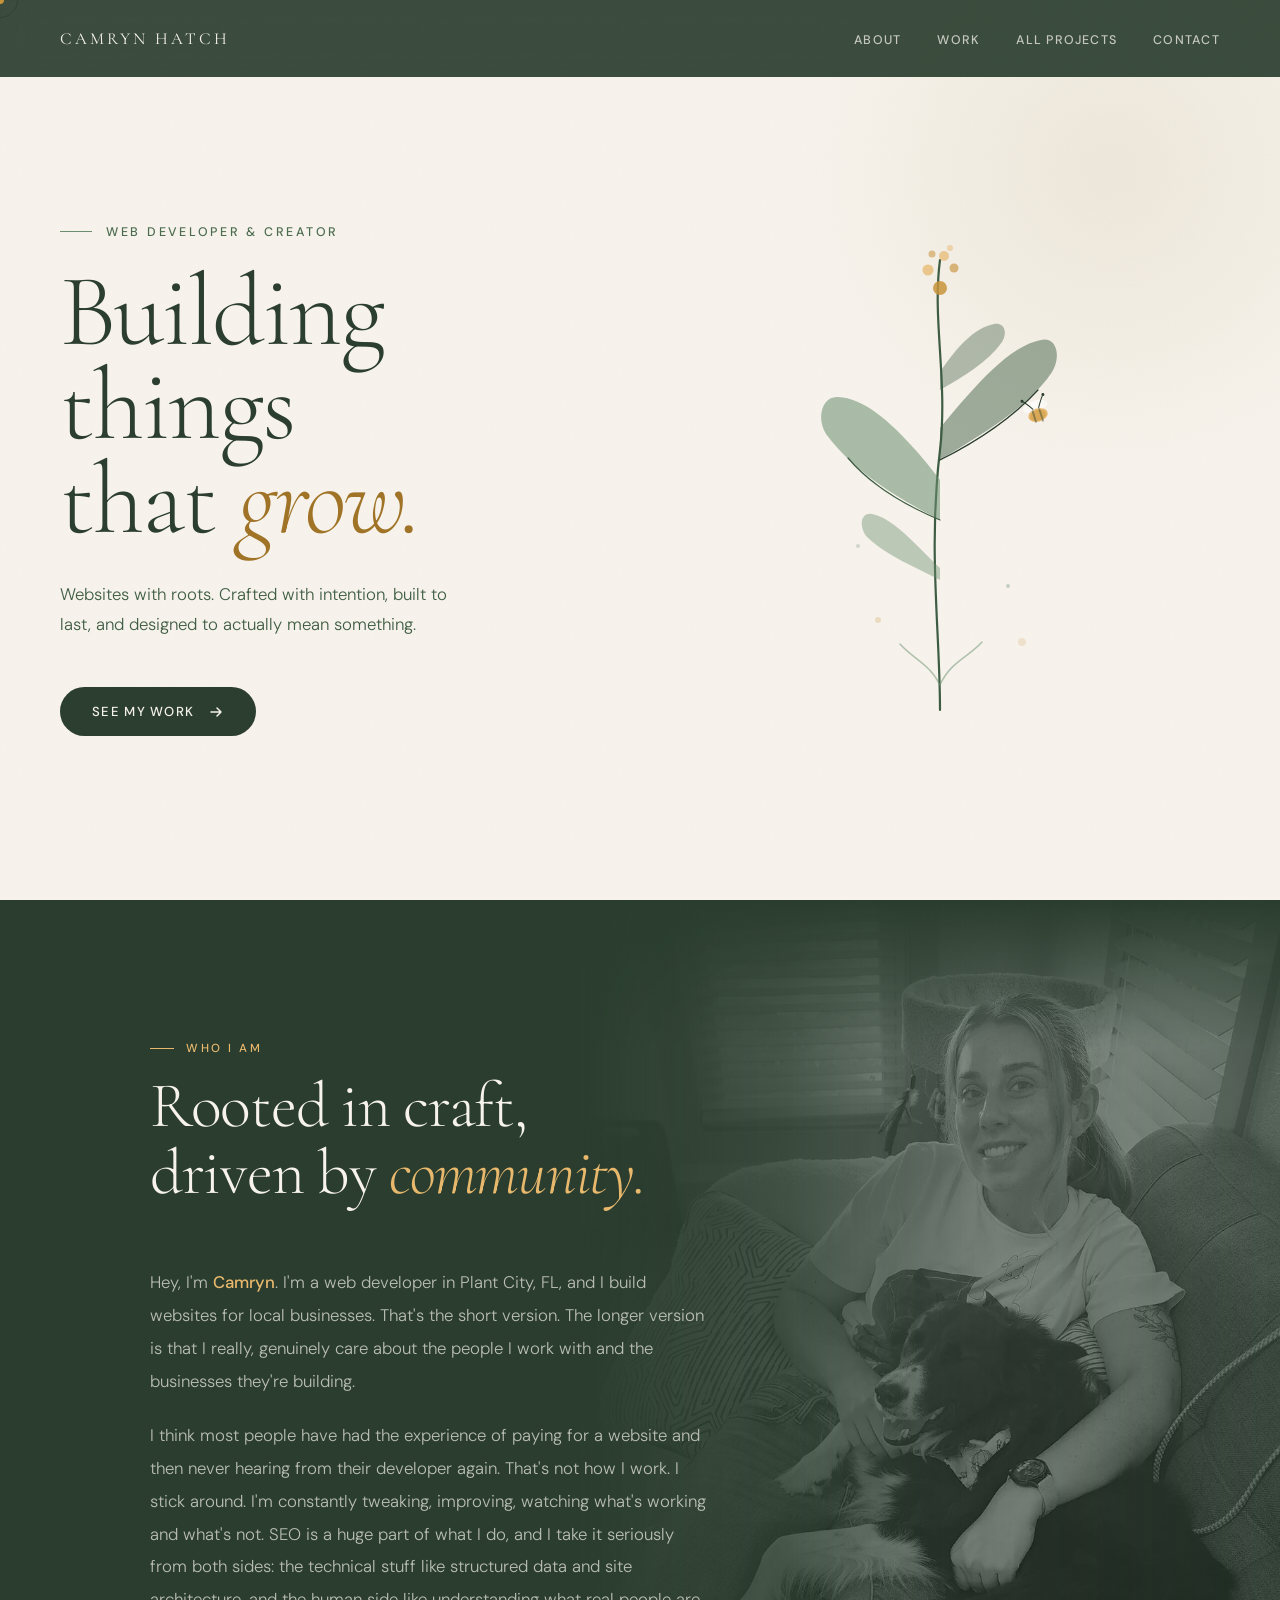
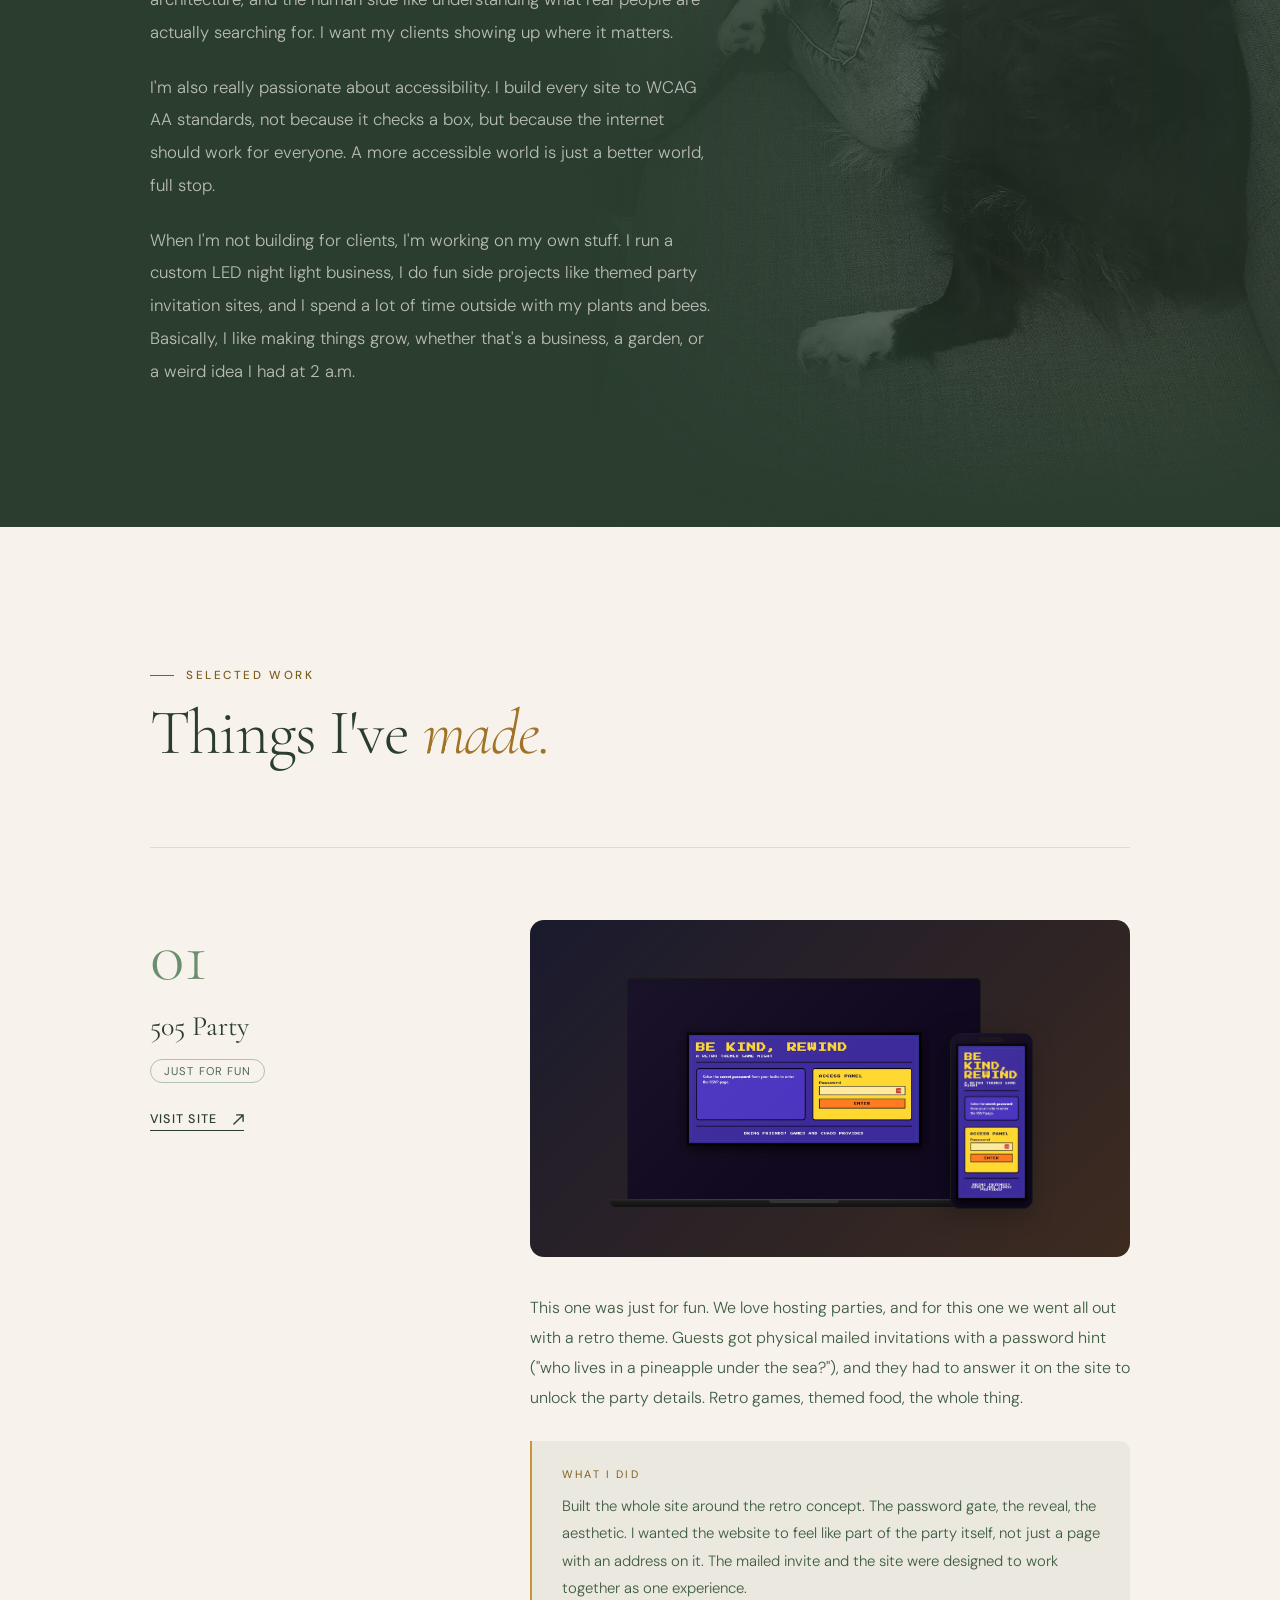
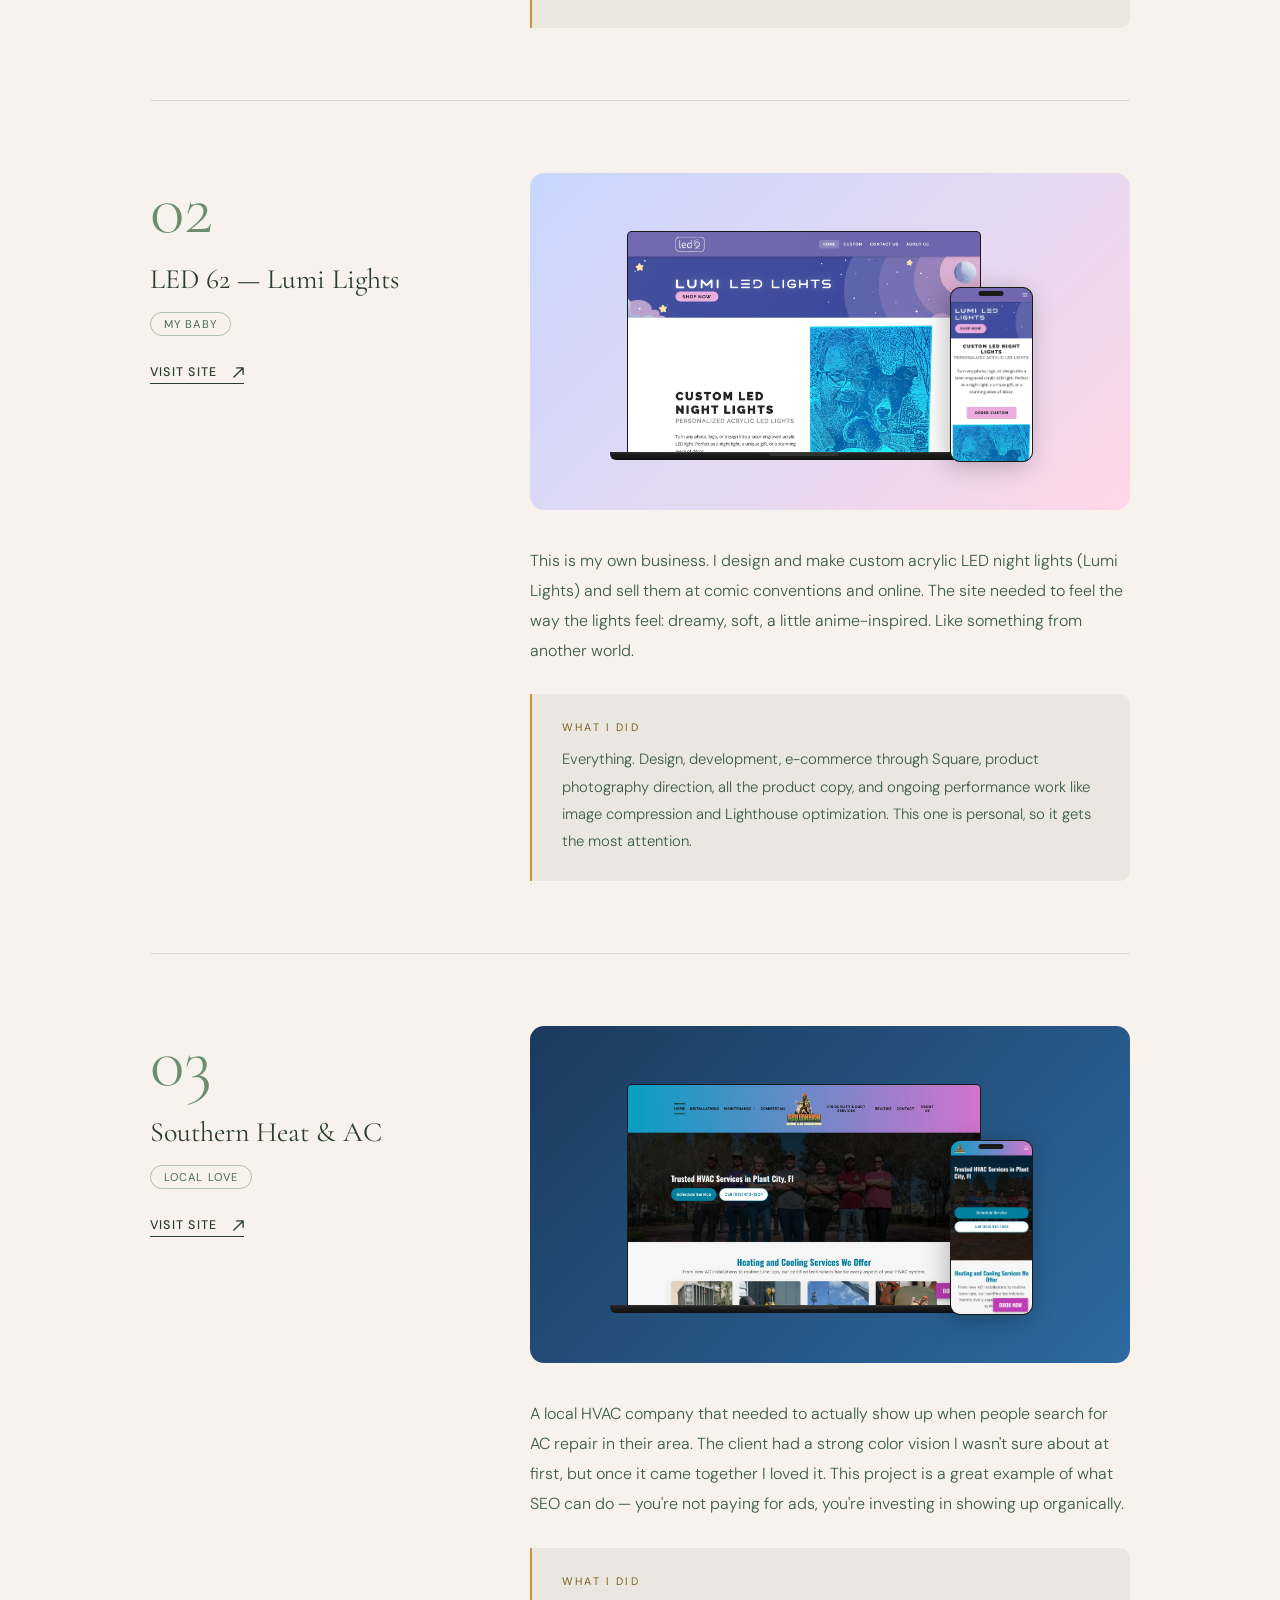
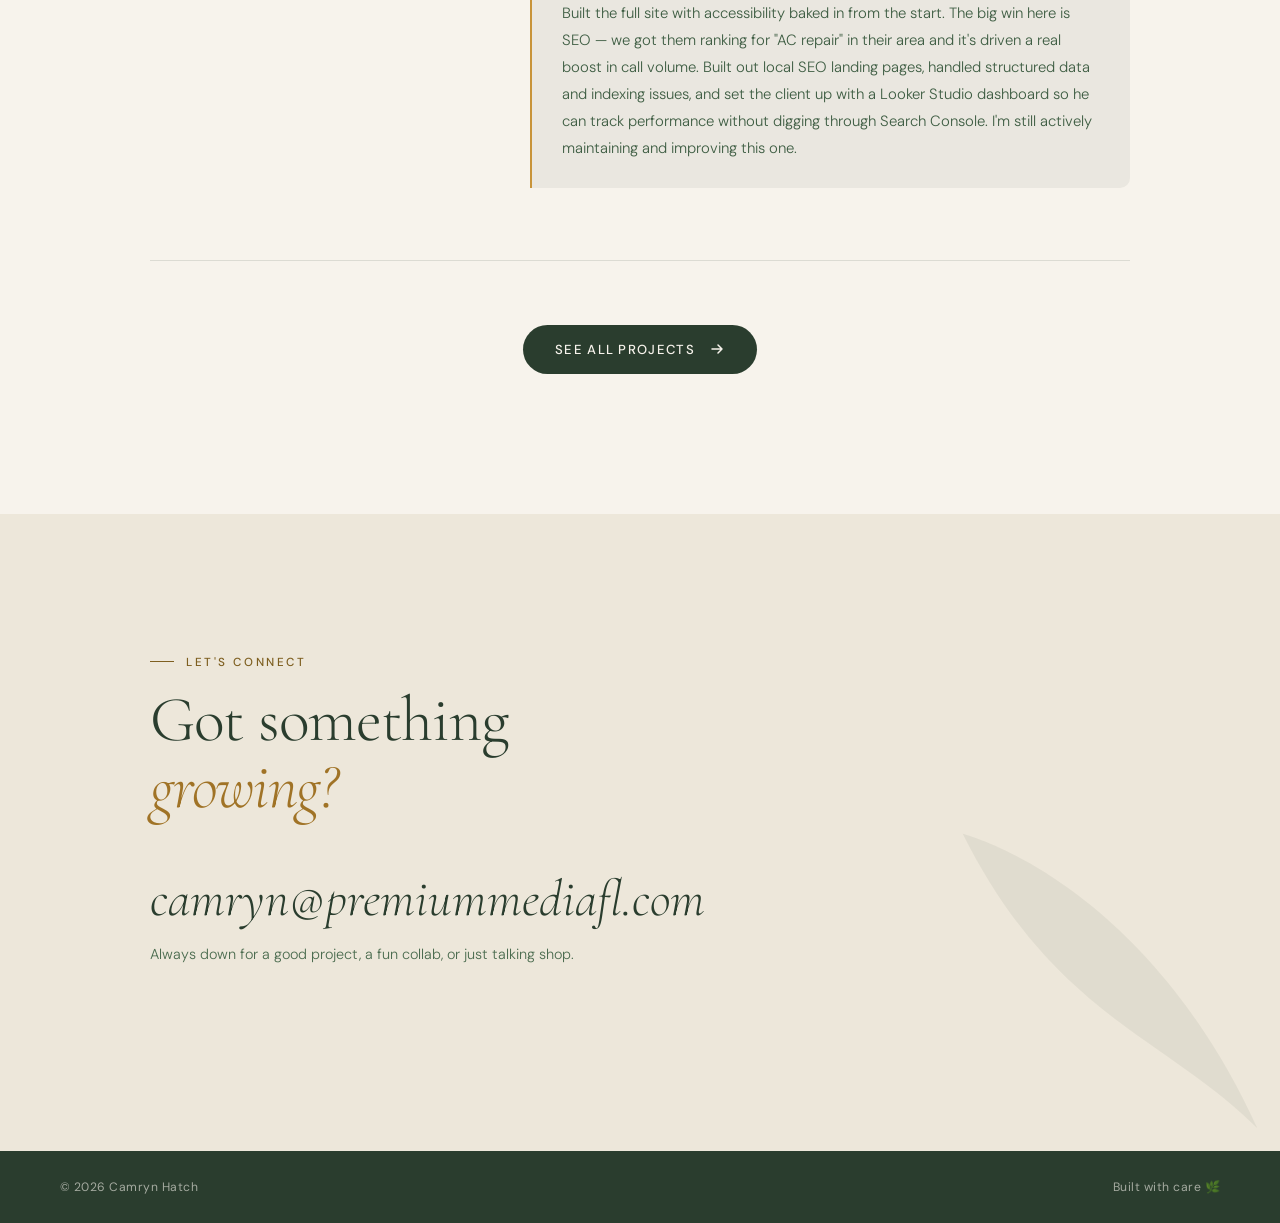
==== commit 6519aa2e: "Performance, SEO, and accessibility improvements - Convert screenshots and portrait to resized WebP " ====
--- a/index.html
+++ b/index.html
@@ -3,7 +3,43 @@
 <head>
 <meta charset="UTF-8">
 <meta name="viewport" content="width=device-width, initial-scale=1.0">
-<title>Camryn Hatch — Web Developer</title>
+<title>Camryn Hatch — Web Developer in Plant City, FL</title>
+<meta name="description" content="Camryn Hatch is a web developer in Plant City, FL building accessible, SEO-focused websites for local businesses across Tampa Bay, with ongoing support after launch.">
+<link rel="canonical" href="https://camrynhatch.com/">
+<meta name="theme-color" content="#2A3D2E">
+<link rel="icon" href="favicon.svg" type="image/svg+xml">
+
+<meta property="og:type" content="website">
+<meta property="og:url" content="https://camrynhatch.com/">
+<meta property="og:title" content="Camryn Hatch — Web Developer in Plant City, FL">
+<meta property="og:description" content="Accessible, SEO-focused websites for local businesses across Tampa Bay.">
+<meta property="og:image" content="https://camrynhatch.com/assets/og-image.png">
+<meta property="og:image:width" content="1200">
+<meta property="og:image:height" content="630">
+<meta name="twitter:card" content="summary_large_image">
+
+<script type="application/ld+json">
+{
+  "@context": "https://schema.org",
+  "@type": "Person",
+  "name": "Camryn Hatch",
+  "url": "https://camrynhatch.com/",
+  "jobTitle": "Web Developer",
+  "email": "mailto:camryn@premiummediafl.com",
+  "image": "https://camrynhatch.com/assets/camryn.webp",
+  "address": {
+    "@type": "PostalAddress",
+    "addressLocality": "Plant City",
+    "addressRegion": "FL",
+    "addressCountry": "US"
+  },
+  "worksFor": { "@type": "Organization", "name": "Premium Media FL", "url": "https://premiummediafl.com/" },
+  "knowsAbout": ["Web development", "Local SEO", "Technical SEO", "Web accessibility", "WCAG"]
+}
+</script>
+
+<link rel="preconnect" href="https://fonts.googleapis.com">
+<link rel="preconnect" href="https://fonts.gstatic.com" crossorigin>
 <link href="https://fonts.googleapis.com/css2?family=Cormorant+Garamond:ital,wght@0,300;0,400;0,600;1,300;1,400&family=DM+Sans:ital,wght@0,300;0,400;0,500;1,300&display=swap" rel="stylesheet">
 <link rel="stylesheet" href="style.css">
 </head>
@@ -12,13 +48,13 @@
 <div class="cursor-dot" id="cursorDot"></div>
 <div class="cursor-ring" id="cursorRing"></div>
 
-<a href="#hero" class="skip-nav">Skip to content</a>
+<a href="#main" class="skip-nav">Skip to content</a>
 
 <!-- NAV -->
 <nav id="mainNav">
-  <a href="#" class="nav-logo">Camryn Hatch</a>
-  <button class="nav-toggle" id="navToggle" aria-label="Toggle menu" aria-expanded="false">
-    <svg class="nav-toggle-icon" viewBox="0 0 32 32" fill="none" xmlns="http://www.w3.org/2000/svg">
+  <a href="#hero" class="nav-logo">Camryn Hatch</a>
+  <button class="nav-toggle" id="navToggle" aria-label="Menu" aria-expanded="false" aria-controls="navLinks">
+    <svg class="nav-toggle-icon" aria-hidden="true" focusable="false" viewBox="0 0 32 32" fill="none" xmlns="http://www.w3.org/2000/svg">
       <!-- Stem -->
       <line class="toggle-stem" x1="16" y1="6" x2="16" y2="26" stroke="currentColor" stroke-width="2" stroke-linecap="round"/>
       <!-- Left leaf -->
@@ -35,6 +71,8 @@
   </ul>
 </nav>
 
+<main id="main" tabindex="-1">
+
 <!-- HERO -->
 <section id="hero">
   <div class="hero-bg-circle"></div>
@@ -46,14 +84,14 @@
     </p>
     <a href="#projects" class="hero-cta">
       See my work
-      <svg width="16" height="16" viewBox="0 0 16 16" fill="none">
+      <svg width="16" height="16" viewBox="0 0 16 16" fill="none" aria-hidden="true">
         <path d="M3 8h10M9 4l4 4-4 4" stroke="currentColor" stroke-width="1.5" stroke-linecap="round" stroke-linejoin="round"/>
       </svg>
     </a>
   </div>
 
   <div class="hero-right">
-    <svg class="botanical-art" viewBox="0 0 420 500" fill="none" xmlns="http://www.w3.org/2000/svg">
+    <svg class="botanical-art" aria-hidden="true" focusable="false" viewBox="0 0 420 500" fill="none" xmlns="http://www.w3.org/2000/svg">
       <path d="M210 480 C210 400 198 320 210 220 C218 150 202 90 210 30" stroke="#3D5C42" stroke-width="2.2" stroke-linecap="round"/>
       <path d="M210 290 C168 268 126 244 96 204 C86 188 92 166 108 167 C140 168 176 206 210 250" fill="#6B8F6E" opacity="0.55"/>
       <path d="M210 290 C172 274 140 254 118 228" stroke="#3D5C42" stroke-width="1.2" stroke-linecap="round"/>
@@ -114,7 +152,7 @@
     </div>
   </div>
   <div class="about-portrait-bg">
-    <img src="assets/camryn.jpg" alt="" aria-hidden="true" loading="lazy">
+    <img src="assets/camryn.webp" alt="" width="1000" height="1776" loading="lazy" decoding="async">
   </div>
 </section>
 
@@ -130,29 +168,29 @@
     <div class="project-entry reveal">
       <div class="project-meta">
         <div class="project-number">01</div>
-        <div class="project-name">505 Party</div>
+        <h3 class="project-name">505 Party</h3>
         <div class="project-tags">
           <span class="project-tag">Just for fun</span>
         </div>
-        <a href="https://505party.com/" target="_blank" class="project-link-btn">
-          Visit site
-          <svg width="11" height="11" viewBox="0 0 12 12" fill="none"><path d="M1 11L11 1M11 1H4M11 1V8" stroke="currentColor" stroke-width="1.5" stroke-linecap="round" stroke-linejoin="round"/></svg>
+        <a href="https://505party.com/" target="_blank" rel="noopener" class="project-link-btn">
+          Visit site<span class="sr-only"> (opens in new tab)</span>
+          <svg width="11" height="11" viewBox="0 0 12 12" fill="none" aria-hidden="true"><path d="M1 11L11 1M11 1H4M11 1V8" stroke="currentColor" stroke-width="1.5" stroke-linecap="round" stroke-linejoin="round"/></svg>
         </a>
       </div>
       <div class="project-content">
-        <a href="https://505party.com/" target="_blank" aria-label="Visit 505 Party website" class="project-visual" style="background: linear-gradient(135deg, #1a1a2e 0%, #3d2b1f 100%);">
+        <a href="https://505party.com/" target="_blank" rel="noopener" aria-label="Visit 505 Party website (opens in new tab)" class="project-visual" style="background: linear-gradient(135deg, #1a1a2e 0%, #3d2b1f 100%);">
           <div class="project-visual-inner">
             <div class="device-mockup-group device-mockup-group--wide">
               <div class="device-laptop">
                 <div class="laptop-screen">
-                  <img src="assets/screenshots/505-pc.png" alt="505 Party desktop view" loading="lazy">
+                  <img src="assets/screenshots/505-pc.webp" width="1200" height="750" alt="505 Party desktop view" loading="lazy">
                 </div>
                 <div class="laptop-base"></div>
               </div>
               <div class="device-phone">
                 <div class="phone-notch"></div>
                 <div class="phone-screen">
-                  <img src="assets/screenshots/505-phone.png" alt="505 Party mobile view" loading="lazy">
+                  <img src="assets/screenshots/505-phone.webp" width="375" height="812" alt="505 Party mobile view" loading="lazy">
                 </div>
               </div>
             </div>
@@ -174,29 +212,29 @@
     <div class="project-entry reveal">
       <div class="project-meta">
         <div class="project-number">02</div>
-        <div class="project-name">LED 62 — Lumi Lights</div>
+        <h3 class="project-name">LED 62 — Lumi Lights</h3>
         <div class="project-tags">
           <span class="project-tag">My baby</span>
         </div>
-        <a href="https://led62.com/" target="_blank" class="project-link-btn">
-          Visit site
-          <svg width="11" height="11" viewBox="0 0 12 12" fill="none"><path d="M1 11L11 1M11 1H4M11 1V8" stroke="currentColor" stroke-width="1.5" stroke-linecap="round" stroke-linejoin="round"/></svg>
+        <a href="https://led62.com/" target="_blank" rel="noopener" class="project-link-btn">
+          Visit site<span class="sr-only"> (opens in new tab)</span>
+          <svg width="11" height="11" viewBox="0 0 12 12" fill="none" aria-hidden="true"><path d="M1 11L11 1M11 1H4M11 1V8" stroke="currentColor" stroke-width="1.5" stroke-linecap="round" stroke-linejoin="round"/></svg>
         </a>
       </div>
       <div class="project-content">
-        <a href="https://led62.com/" target="_blank" aria-label="Visit LED 62 website" class="project-visual" style="background: linear-gradient(135deg, #c9d6ff 0%, #e2d9f3 50%, #ffd6e7 100%);">
+        <a href="https://led62.com/" target="_blank" rel="noopener" aria-label="Visit LED 62 website (opens in new tab)" class="project-visual" style="background: linear-gradient(135deg, #c9d6ff 0%, #e2d9f3 50%, #ffd6e7 100%);">
           <div class="project-visual-inner">
             <div class="device-mockup-group device-mockup-group--wide">
               <div class="device-laptop">
                 <div class="laptop-screen">
-                  <img src="assets/screenshots/led62-pc.png" alt="LED 62 desktop view" loading="lazy">
+                  <img src="assets/screenshots/led62-pc.webp" width="1200" height="750" alt="LED 62 desktop view" loading="lazy">
                 </div>
                 <div class="laptop-base"></div>
               </div>
               <div class="device-phone">
                 <div class="phone-notch"></div>
                 <div class="phone-screen">
-                  <img src="assets/screenshots/led62-phone.png" alt="LED 62 mobile view" loading="lazy">
+                  <img src="assets/screenshots/led62-phone.webp" width="375" height="812" alt="LED 62 mobile view" loading="lazy">
                 </div>
               </div>
             </div>
@@ -218,29 +256,29 @@
     <div class="project-entry reveal">
       <div class="project-meta">
         <div class="project-number">03</div>
-        <div class="project-name">Southern Heat &amp; AC</div>
+        <h3 class="project-name">Southern Heat &amp; AC</h3>
         <div class="project-tags">
           <span class="project-tag">Local love</span>
         </div>
-        <a href="https://southernheatandac.com/" target="_blank" class="project-link-btn">
-          Visit site
-          <svg width="11" height="11" viewBox="0 0 12 12" fill="none"><path d="M1 11L11 1M11 1H4M11 1V8" stroke="currentColor" stroke-width="1.5" stroke-linecap="round" stroke-linejoin="round"/></svg>
+        <a href="https://southernheatandac.com/" target="_blank" rel="noopener" class="project-link-btn">
+          Visit site<span class="sr-only"> (opens in new tab)</span>
+          <svg width="11" height="11" viewBox="0 0 12 12" fill="none" aria-hidden="true"><path d="M1 11L11 1M11 1H4M11 1V8" stroke="currentColor" stroke-width="1.5" stroke-linecap="round" stroke-linejoin="round"/></svg>
         </a>
       </div>
       <div class="project-content">
-        <a href="https://southernheatandac.com/" target="_blank" aria-label="Visit Southern Heat and AC website" class="project-visual" style="background: linear-gradient(135deg, #1c3a5e 0%, #2d6a9f 100%);">
+        <a href="https://southernheatandac.com/" target="_blank" rel="noopener" aria-label="Visit Southern Heat and AC website (opens in new tab)" class="project-visual" style="background: linear-gradient(135deg, #1c3a5e 0%, #2d6a9f 100%);">
           <div class="project-visual-inner">
             <div class="device-mockup-group device-mockup-group--wide">
               <div class="device-laptop">
                 <div class="laptop-screen">
-                  <img src="assets/screenshots/southern-pc.png" alt="Southern Heat & AC desktop view" loading="lazy">
+                  <img src="assets/screenshots/southern-pc.webp" width="1200" height="750" alt="Southern Heat & AC desktop view" loading="lazy">
                 </div>
                 <div class="laptop-base"></div>
               </div>
               <div class="device-phone">
                 <div class="phone-notch"></div>
                 <div class="phone-screen">
-                  <img src="assets/screenshots/southern-phone.png" alt="Southern Heat & AC mobile view" loading="lazy">
+                  <img src="assets/screenshots/southern-phone.webp" width="375" height="812" alt="Southern Heat & AC mobile view" loading="lazy">
                 </div>
               </div>
             </div>
@@ -256,6 +294,15 @@
           </div>
         </div>
       </div>
+    </div>
+
+    <div class="projects-more reveal">
+      <a href="work.html" class="hero-cta">
+        See all projects
+        <svg width="16" height="16" viewBox="0 0 16 16" fill="none" aria-hidden="true">
+          <path d="M3 8h10M9 4l4 4-4 4" stroke="currentColor" stroke-width="1.5" stroke-linecap="round" stroke-linejoin="round"/>
+        </svg>
+      </a>
     </div>
 
   </div>
@@ -269,15 +316,19 @@
       <h2 class="section-heading">Got something<br><em>growing?</em></h2>
       <a href="mailto:camryn@premiummediafl.com" class="contact-email">camryn@premiummediafl.com</a>
       <p class="contact-sub">Always down for a good project, a fun collab, or just talking shop.</p>
+      <!-- TODO: add Instagram handle, then restore:
       <div class="social-row">
-        <a href="#" class="social-link">Follow me on Instagram</a>
-      </div>
-    </div>
-  </div>
-  <svg class="deco-leaf" width="340" height="340" viewBox="0 0 300 300" fill="none">
+        <a href="https://www.instagram.com/HANDLE/" target="_blank" rel="noopener" class="social-link">Follow me on Instagram<span class="sr-only"> (opens in new tab)</span></a>
+      </div>
+      -->
+    </div>
+  </div>
+  <svg class="deco-leaf" aria-hidden="true" focusable="false" width="340" height="340" viewBox="0 0 300 300" fill="none">
     <path d="M280 280 C200 200 100 180 20 20 C20 20 180 60 280 280Z" fill="#2A3D2E"/>
   </svg>
 </section>
+
+</main>
 
 <!-- FOOTER -->
 <footer>
@@ -318,8 +369,13 @@
 }, { threshold: 0.1 });
 document.querySelectorAll('.reveal').forEach(el => observer.observe(el));
 
+// Nav: solid background once the page scrolls, so links don't sit on top of content
+const nav = document.getElementById('mainNav');
+const setScrolled = () => nav.classList.toggle('nav-scrolled', window.scrollY > 40);
+setScrolled();
+window.addEventListener('scroll', setScrolled, { passive: true });
+
 // Nav: go light on dark backgrounds
-const nav = document.getElementById('mainNav');
 const darkSections = document.querySelectorAll('#about');
 
 const navObserver = new IntersectionObserver(entries => {
@@ -347,13 +403,20 @@
   document.body.classList.toggle('nav-locked', isOpen);
 });
 
-navLinks.querySelectorAll('a').forEach(link => {
-  link.addEventListener('click', () => {
-    navLinks.classList.remove('nav-open');
-    navToggle.classList.remove('is-open');
-    navToggle.setAttribute('aria-expanded', false);
-    document.body.classList.remove('nav-locked');
-  });
+function closeNav() {
+  navLinks.classList.remove('nav-open');
+  navToggle.classList.remove('is-open');
+  navToggle.setAttribute('aria-expanded', false);
+  document.body.classList.remove('nav-locked');
+}
+navLinks.querySelectorAll('a').forEach(link => link.addEventListener('click', closeNav));
+
+// Escape closes the mobile menu and returns focus to the toggle
+document.addEventListener('keydown', e => {
+  if (e.key === 'Escape' && navLinks.classList.contains('nav-open')) {
+    closeNav();
+    navToggle.focus();
+  }
 });
 </script>
 </body>
--- a/style.css
+++ b/style.css
@@ -8,6 +8,7 @@
   --honey: #C8943A;
   --honey-text: #7E5F20;
   --honey-light: #E8B86D;
+  --honey-deep: #A07326; /* honey for large text on cream: 3.8:1 */
   --petal: #D4A5A5;
   --ink: #1C2419;
   --mist: rgba(42,61,46,0.06);
@@ -43,6 +44,31 @@
 .skip-nav:focus {
   top: 0;
 }
+main:focus { outline: none; }
+
+.sr-only {
+  position: absolute;
+  width: 1px; height: 1px;
+  padding: 0; margin: -1px;
+  overflow: hidden;
+  clip: rect(0,0,0,0);
+  white-space: nowrap;
+  border: 0;
+}
+
+/* Visible keyboard focus everywhere */
+a:focus-visible,
+button:focus-visible {
+  outline: 2px solid var(--honey-deep);
+  outline-offset: 4px;
+  border-radius: 2px;
+}
+#about a:focus-visible,
+nav.nav-light a:focus-visible,
+nav.nav-light button:focus-visible,
+.nav-links.nav-open a:focus-visible,
+footer a:focus-visible { outline-color: var(--honey-light); }
+.work-card:focus-visible { outline-offset: 3px; border-radius: 16px; }
 
 body::before {
   content: '';
@@ -140,21 +166,23 @@
 .nav-toggle.is-open .toggle-stem {
   opacity: 0;
 }
-.nav-toggle.is-open .toggle-leaf--left {
-  d: path("M8 8 L24 24");
+.nav-toggle.is-open .toggle-leaf {
+  stroke: currentColor;
+  stroke-width: 2.4;
+  stroke-linecap: round;
   opacity: 1;
 }
-.nav-toggle.is-open .toggle-leaf--right {
-  d: path("M24 8 L8 24");
-  opacity: 1;
-}
-
-/* Fallback X for browsers that don't animate d */
-.nav-toggle.is-open .toggle-leaf--left {
-  transform: translate(-3px, -4px) rotate(45deg) scaleX(2.2) scaleY(0.3);
-}
-.nav-toggle.is-open .toggle-leaf--right {
-  transform: translate(3px, 4px) rotate(-45deg) scaleX(2.2) scaleY(0.3);
+.nav-toggle.is-open .toggle-leaf--left  { d: path("M8 8 L24 24"); }
+.nav-toggle.is-open .toggle-leaf--right { d: path("M24 8 L8 24"); }
+
+/* Fallback X for browsers that don't support the CSS d property (Safari) */
+@supports not (d: path("M0 0")) {
+  .nav-toggle.is-open .toggle-leaf--left {
+    transform: translate(-3px, -4px) rotate(45deg) scaleX(2.2) scaleY(0.3);
+  }
+  .nav-toggle.is-open .toggle-leaf--right {
+    transform: translate(3px, 4px) rotate(-45deg) scaleX(2.2) scaleY(0.3);
+  }
 }
 
 /* Nav light mode adjustments for toggle */
@@ -212,7 +240,7 @@
   opacity: 0;
   animation: fadeUp 0.9s 0.35s ease forwards;
 }
-.hero-name em { font-style: italic; color: var(--honey); }
+.hero-name em { font-style: italic; color: var(--honey-deep); }
 
 .hero-tagline {
   font-size: 1.05rem;
@@ -242,8 +270,10 @@
   opacity: 0;
   animation: fadeUp 0.9s 0.65s ease forwards;
 }
-.hero-cta:hover {
-  background: var(--honey);
+.hero-cta:hover,
+.hero-cta:focus-visible {
+  background: var(--honey-light);
+  color: var(--forest);
   transform: translateY(-2px);
   box-shadow: 0 12px 40px rgba(200,148,58,0.3);
 }
@@ -260,11 +290,24 @@
 }
 .botanical-art { width: 100%; max-width: 420px; }
 
+/* Nav backgrounds — drawn on ::before so the fixed mobile overlay isn't trapped by backdrop-filter */
+nav { transition: padding 0.3s ease; }
+nav::before {
+  content: '';
+  position: absolute;
+  inset: 0;
+  z-index: -1;
+  background: rgba(247,243,236,0.9);
+  -webkit-backdrop-filter: blur(12px);
+  backdrop-filter: blur(12px);
+  box-shadow: 0 1px 0 rgba(42,61,46,0.08);
+  opacity: 0;
+  transition: opacity 0.3s ease, background 0.3s ease;
+}
+nav.nav-scrolled { padding-top: 18px; padding-bottom: 18px; }
+nav.nav-scrolled::before { opacity: 1; }
 /* Nav light mode (over dark sections) */
-nav.nav-light {
-  background: rgba(42,61,46,0.92);
-  backdrop-filter: blur(12px);
-}
+nav.nav-light::before { opacity: 1; background: rgba(42,61,46,0.92); box-shadow: none; }
 nav.nav-light .nav-logo { color: var(--cream); }
 nav.nav-light .nav-links a { color: var(--cream); }
 nav.nav-light .nav-links a:hover { opacity: 1; color: var(--honey-light); }
@@ -298,7 +341,7 @@
   letter-spacing: -0.02em;
   color: var(--forest);
 }
-.section-heading em { font-style: italic; color: var(--honey); }
+.section-heading em { font-style: italic; color: var(--honey-deep); }
 
 /* ABOUT */
 #about {
@@ -409,7 +452,12 @@
   gap: 80px;
   align-items: start;
 }
-.project-entry:last-child { border-bottom: 1px solid rgba(42,61,46,0.13); }
+.projects-more {
+  border-top: 1px solid rgba(42,61,46,0.13);
+  padding-top: 64px;
+  text-align: center;
+}
+.projects-more .hero-cta { opacity: 1; animation: none; }
 
 .project-meta { position: sticky; top: 120px; }
 
@@ -456,7 +504,7 @@
   padding-bottom: 3px;
   transition: color 0.2s, border-color 0.2s;
 }
-.project-link-btn:hover { color: var(--honey); border-color: var(--honey); }
+.project-link-btn:hover { color: var(--honey-text); border-color: var(--honey-text); }
 
 .project-visual {
   width: 100%;
@@ -519,6 +567,8 @@
 .contact-inner { max-width: 660px; }
 
 .contact-email {
+  overflow-wrap: anywhere;
+  max-width: 100%;
   font-family: 'Cormorant Garamond', serif;
   font-size: clamp(2rem, 4vw, 3.2rem);
   font-weight: 300;
@@ -532,7 +582,7 @@
   border-bottom: 1px solid transparent;
   width: fit-content;
 }
-.contact-email:hover { color: var(--honey); border-color: var(--honey); }
+.contact-email:hover { color: var(--honey-deep); border-color: var(--honey-deep); }
 
 .contact-sub {
   font-size: 0.9rem;
@@ -816,25 +866,10 @@
   transition: color 0.2s, border-color 0.2s;
 }
 .work-card:hover .card-link {
-  color: var(--honey);
-  border-color: var(--honey);
-}
-
-/* Empty state */
-.empty-state {
-  grid-column: 1 / -1;
-  text-align: center;
-  padding: 80px 20px;
-  display: none;
-}
-.empty-state.visible { display: block; }
-.empty-state p {
-  font-family: 'Cormorant Garamond', serif;
-  font-size: 1.6rem;
-  font-style: italic;
-  font-weight: 300;
-  color: var(--moss);
-}
+  color: var(--honey-text);
+  border-color: var(--honey-text);
+}
+
 
 /* Nav active state */
 .nav-links a.active { opacity: 1; }
@@ -854,7 +889,6 @@
 @media (max-width: 860px) {
   .work-header { padding: 120px 0 60px; }
   .work-header-inner { flex-direction: column; align-items: flex-start; }
-  .filter-bar { margin-top: 8px; }
 }
 @media (max-width: 560px) {
   .work-grid { grid-template-columns: 1fr; }
@@ -862,15 +896,15 @@
 
 /* Accessibility badge — stands out across all cards */
 .card-tag--acc {
-  color: var(--honey);
-  border-color: var(--honey);
+  color: var(--honey-text);
+  border-color: var(--honey-text);
   font-weight: 500;
 }
 
 /* Accessibility badge — index project tags */
 .project-tag--acc {
-  color: var(--honey);
-  border-color: var(--honey);
+  color: var(--honey-text);
+  border-color: var(--honey-text);
   font-weight: 500;
 }
 
@@ -919,6 +953,7 @@
 
 .laptop-screen img {
   width: 100%;
+  height: auto;
   display: block;
 }
 
@@ -986,6 +1021,7 @@
 
 .phone-screen img {
   width: 100%;
+  height: auto;
   display: block;
 }
 
@@ -1036,8 +1072,33 @@
 @media (max-width: 860px) {
   .device-mockup-group--wide {
     padding: 0 20px;
-    margin-bottom: -20px;
+    margin-bottom: 20px;
   }
   .device-mockup-group--wide .device-laptop { width: 70%; }
   .device-mockup-group--wide .device-phone { width: 20%; margin-left: -8%; }
-}+}
+
+@media (pointer: coarse) {
+  .cursor-dot,
+  .cursor-ring {
+    display: none;
+  }
+}
+
+/* ==============================
+   REDUCED MOTION
+   ============================== */
+@media (prefers-reduced-motion: reduce) {
+  html { scroll-behavior: auto; }
+  *, *::before, *::after {
+    animation-duration: 0.01ms !important;
+    animation-iteration-count: 1 !important;
+    transition-duration: 0.01ms !important;
+    transition-delay: 0s !important;
+  }
+  .reveal { opacity: 1; transform: none; }
+  .cursor-dot, .cursor-ring { display: none; }
+  .project-entry:hover .project-visual-inner,
+  .work-card:hover .card-thumb-inner,
+  .work-card:hover { transform: none; }
+}
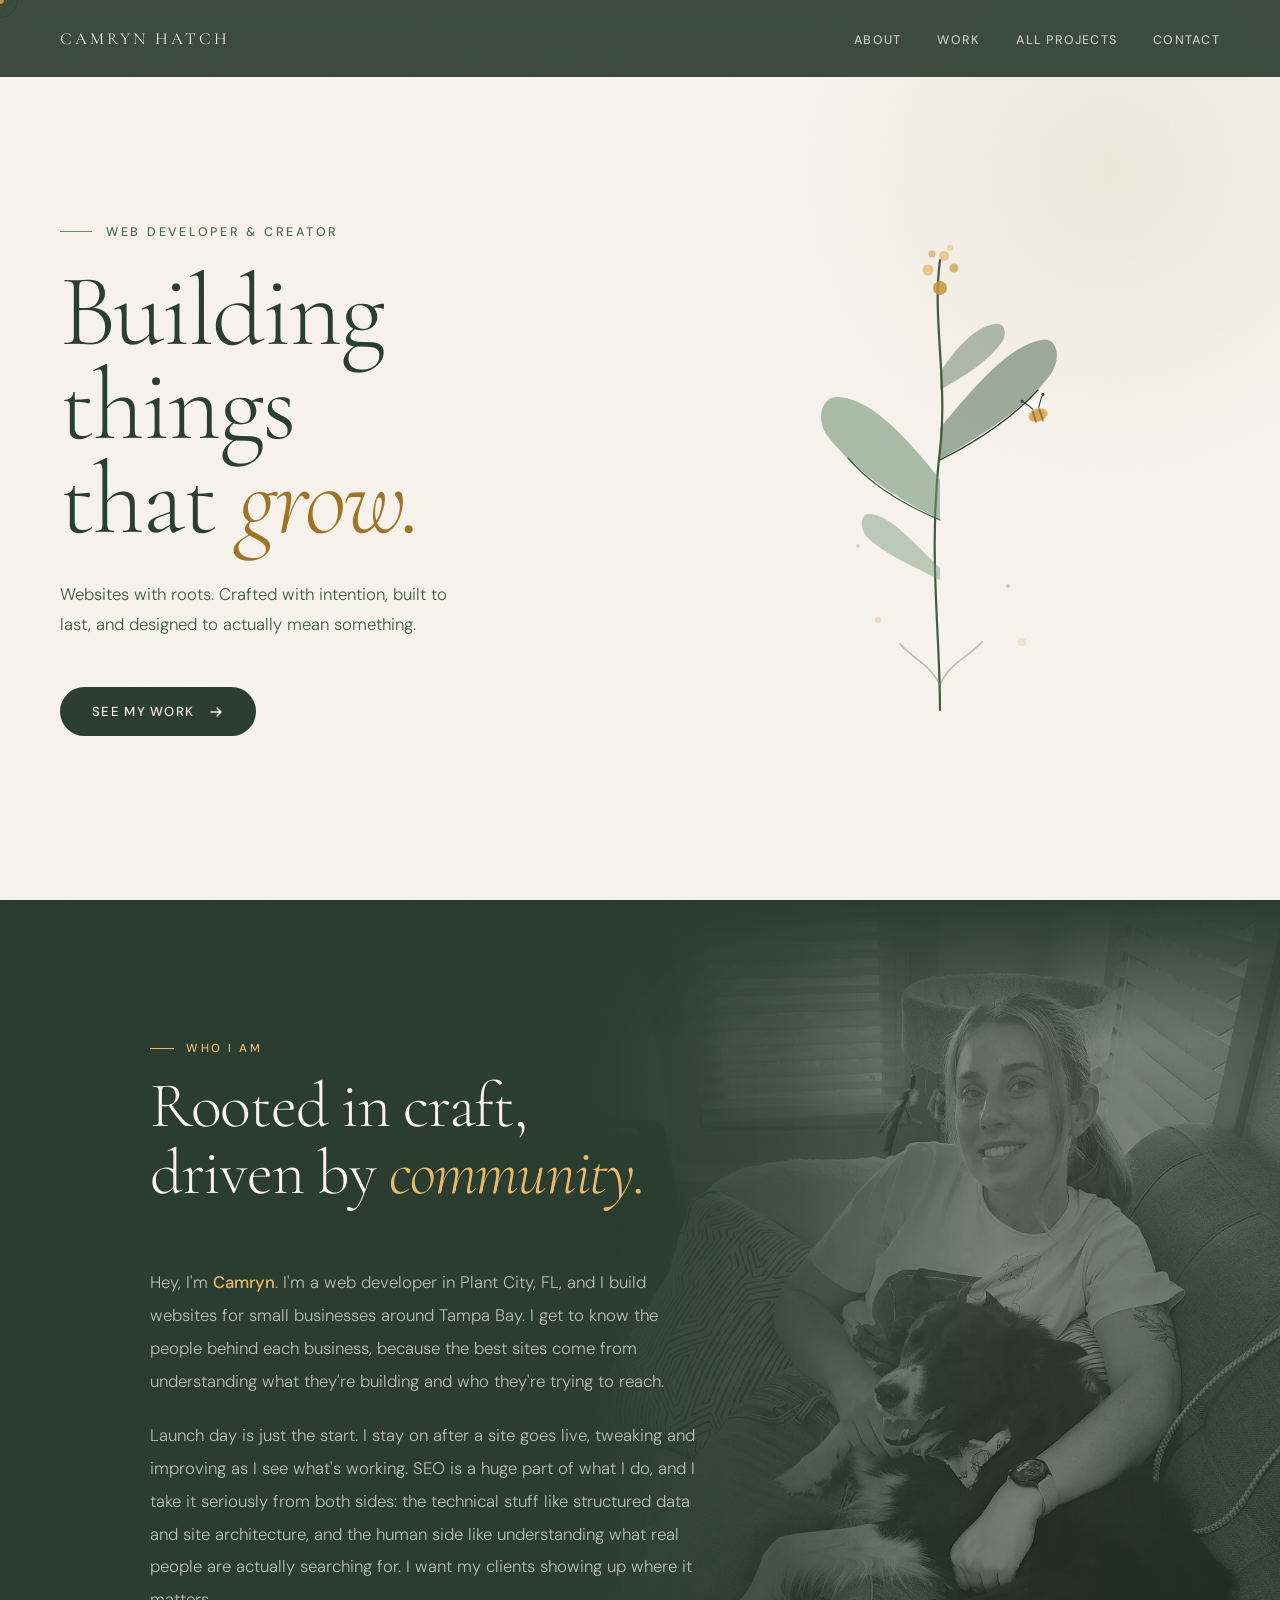
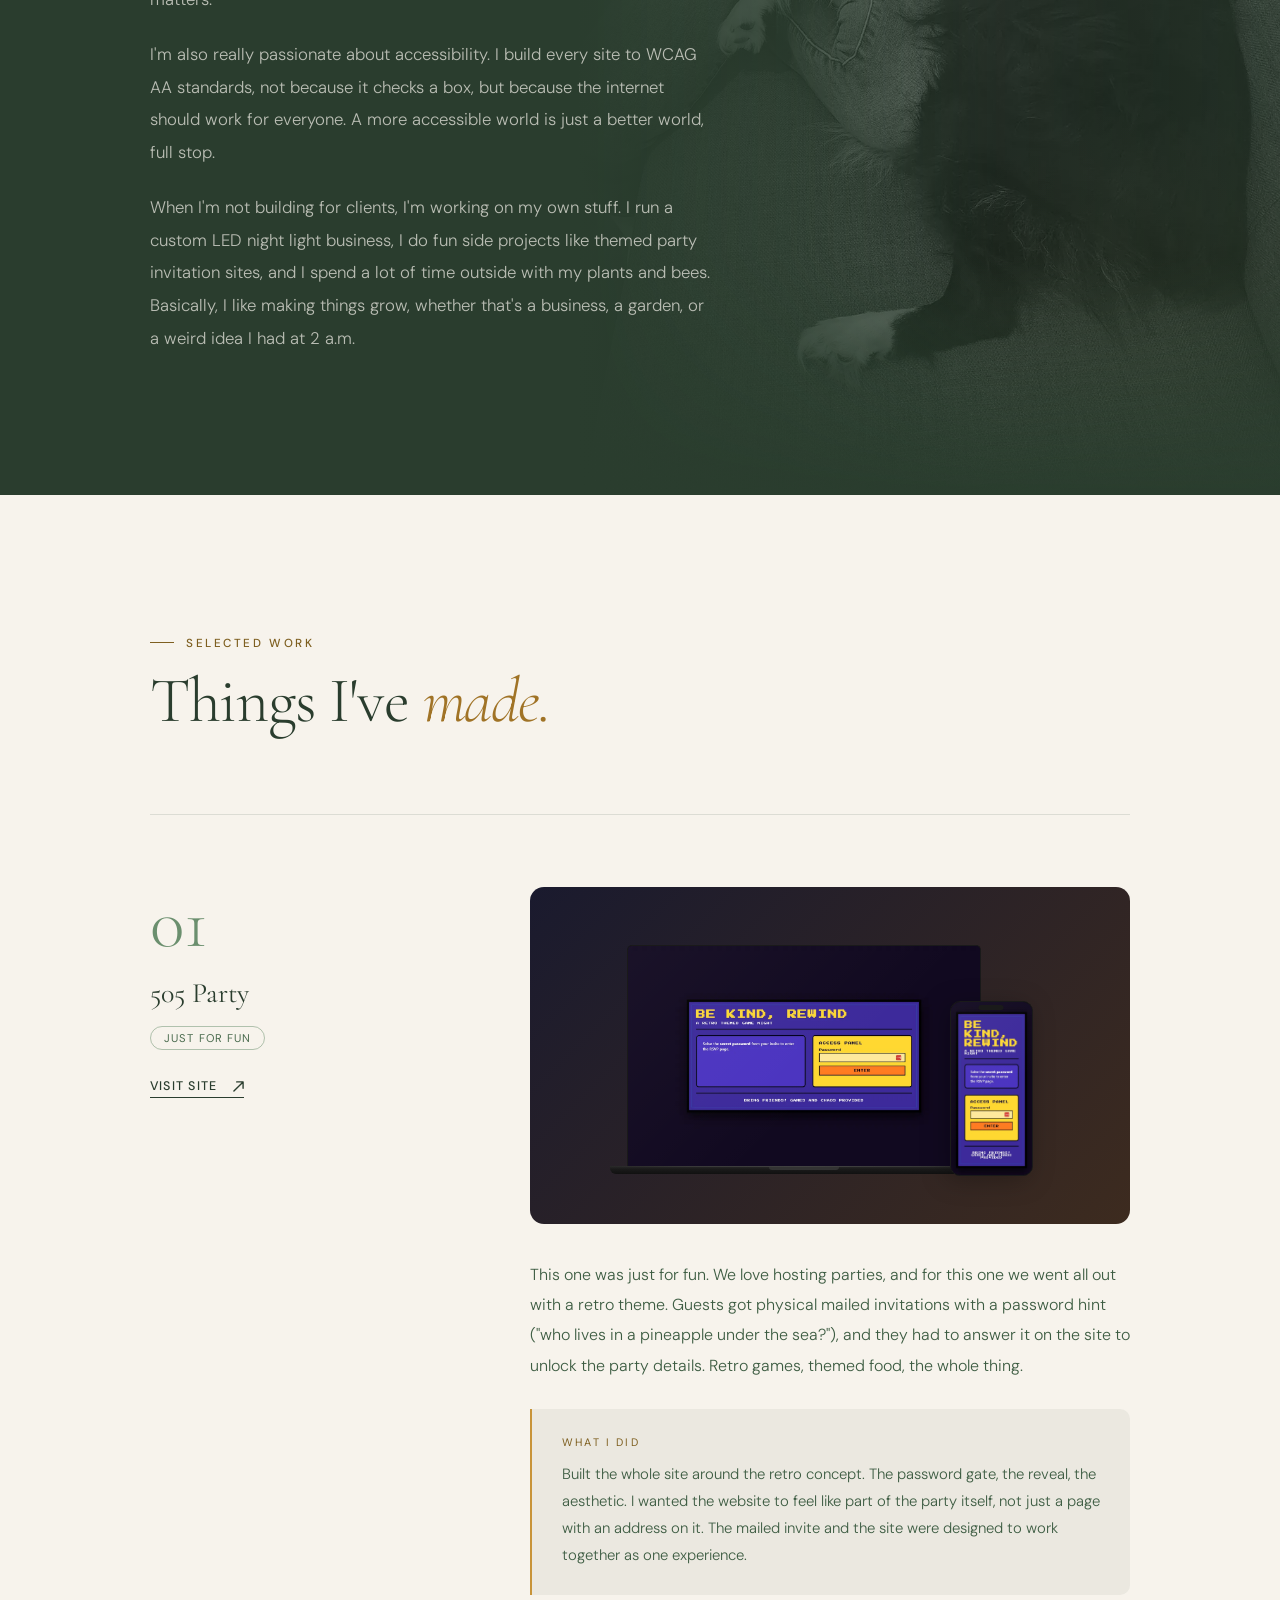
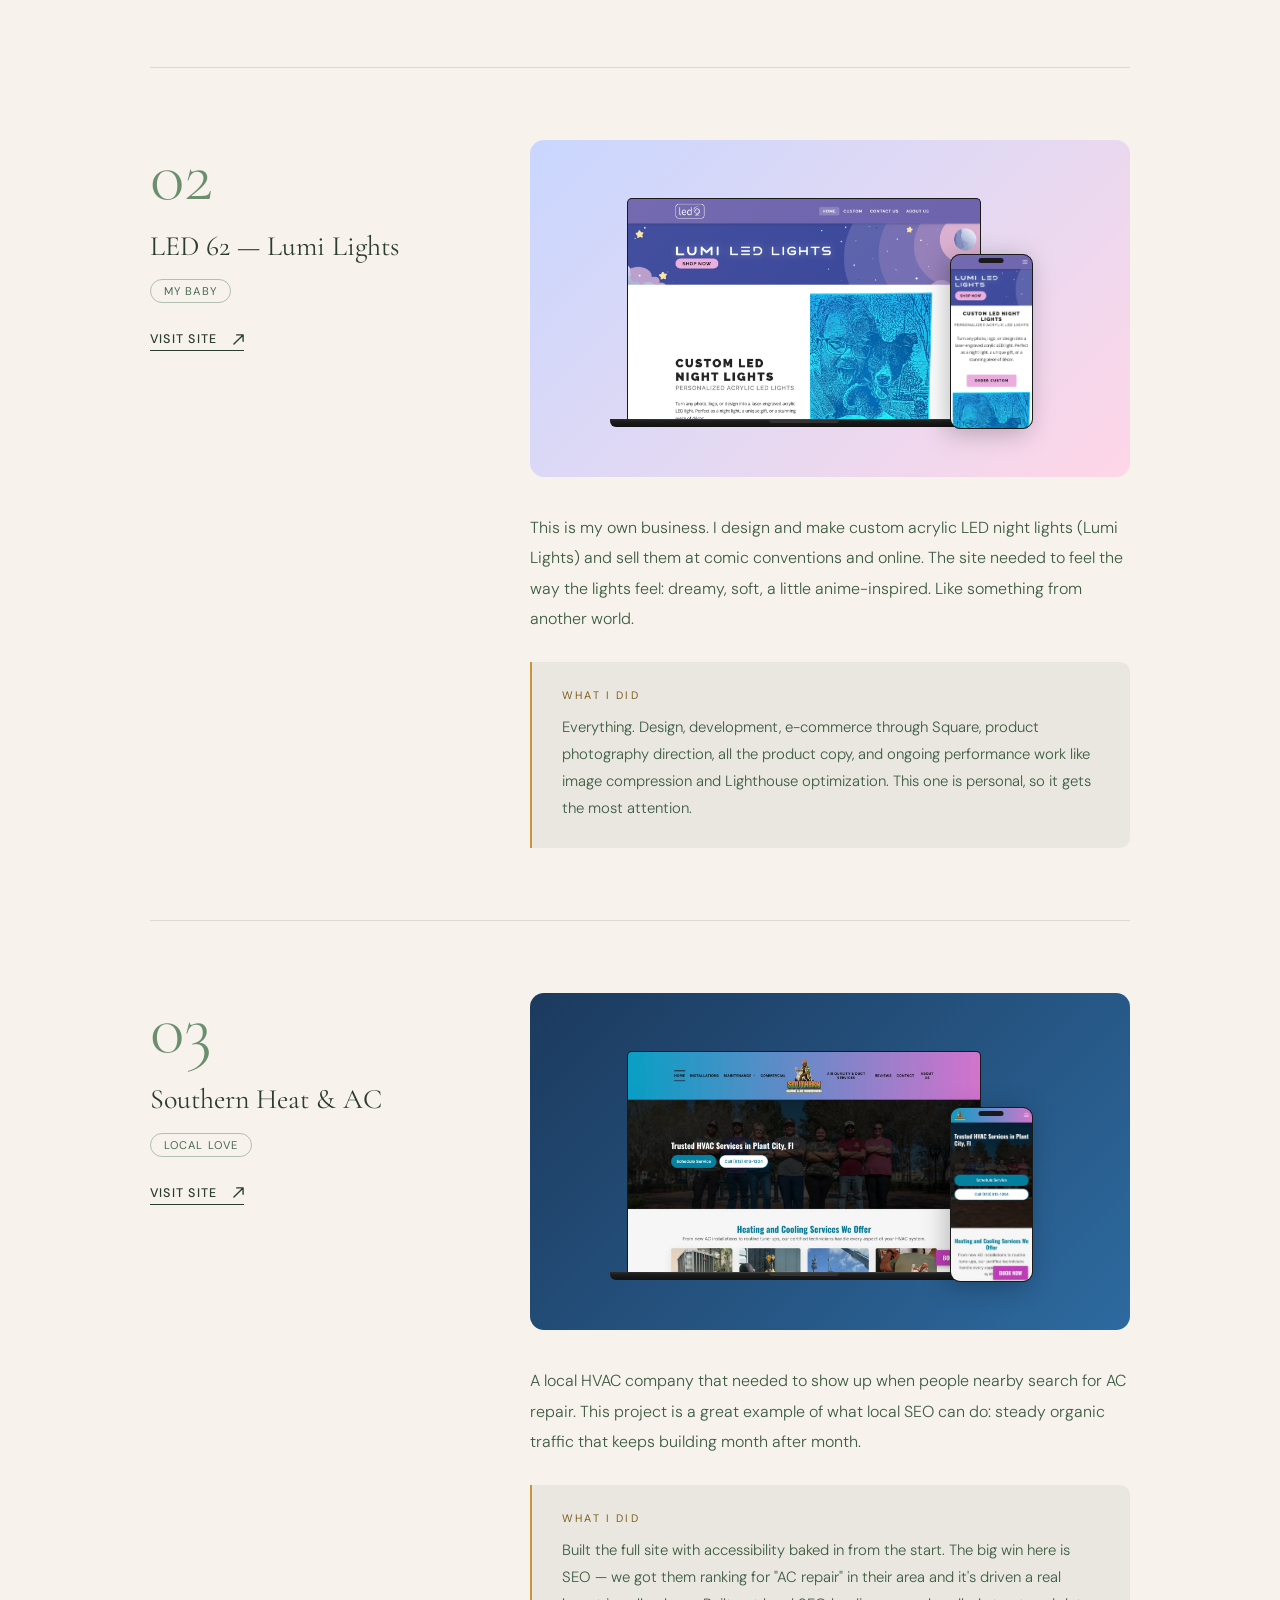
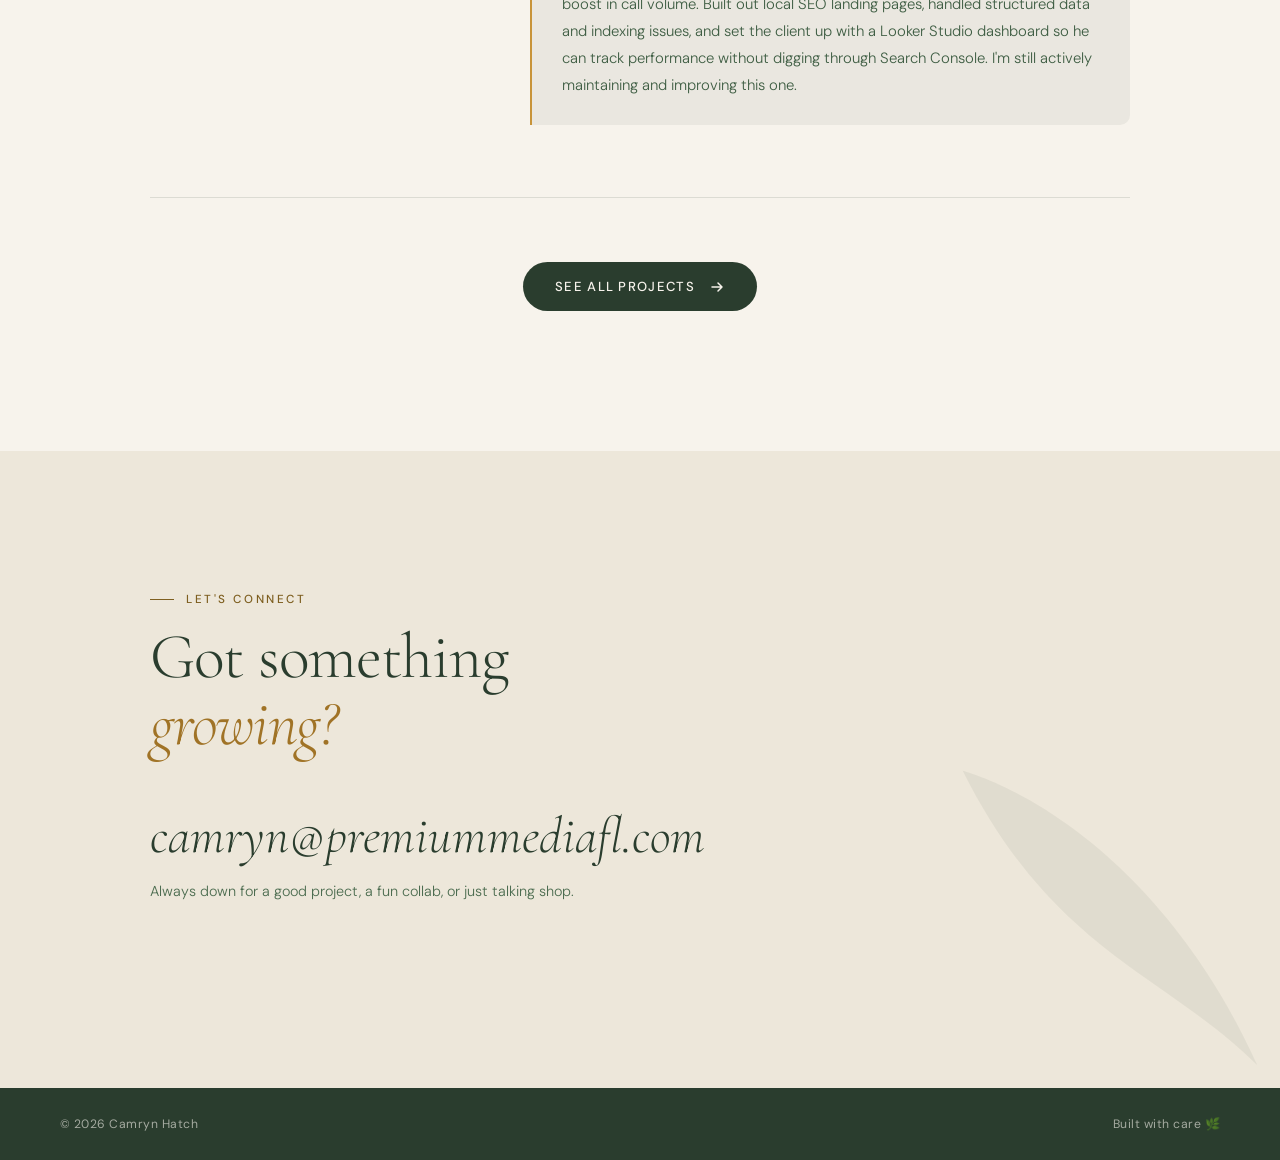
==== commit 4c974194: "Tighten About and Southern Heat copy Co-Authored-By: Claude Opus 5.5 <noreply@anthropic.com> Claude-" ====
--- a/index.html
+++ b/index.html
@@ -137,10 +137,10 @@
     <div class="about-grid">
       <div class="about-body reveal reveal-d1">
         <p>
-          Hey, I'm <strong>Camryn</strong>. I'm a web developer in Plant City, FL, and I build websites for local businesses. That's the short version. The longer version is that I really, genuinely care about the people I work with and the businesses they're building.
+          Hey, I'm <strong>Camryn</strong>. I'm a web developer in Plant City, FL, and I build websites for small businesses around Tampa Bay. I get to know the people behind each business, because the best sites come from understanding what they're building and who they're trying to reach.
         </p>
         <p>
-          I think most people have had the experience of paying for a website and then never hearing from their developer again. That's not how I work. I stick around. I'm constantly tweaking, improving, watching what's working and what's not. SEO is a huge part of what I do, and I take it seriously from both sides: the technical stuff like structured data and site architecture, and the human side like understanding what real people are actually searching for. I want my clients showing up where it matters.
+          Launch day is just the start. I stay on after a site goes live, tweaking and improving as I see what's working. SEO is a huge part of what I do, and I take it seriously from both sides: the technical stuff like structured data and site architecture, and the human side like understanding what real people are actually searching for. I want my clients showing up where it matters.
         </p>
         <p>
           I'm also really passionate about accessibility. I build every site to WCAG AA standards, not because it checks a box, but because the internet should work for everyone. A more accessible world is just a better world, full stop.
@@ -285,7 +285,7 @@
           </div>
         </a>
         <p class="project-description">
-          A local HVAC company that needed to actually show up when people search for AC repair in their area. The client had a strong color vision I wasn't sure about at first, but once it came together I loved it. This project is a great example of what SEO can do — you're not paying for ads, you're investing in showing up organically.
+          A local HVAC company that needed to show up when people nearby search for AC repair. This project is a great example of what local SEO can do: steady organic traffic that keeps building month after month.
         </p>
         <div class="project-breakdown">
           <div class="breakdown-title">What I did</div>
